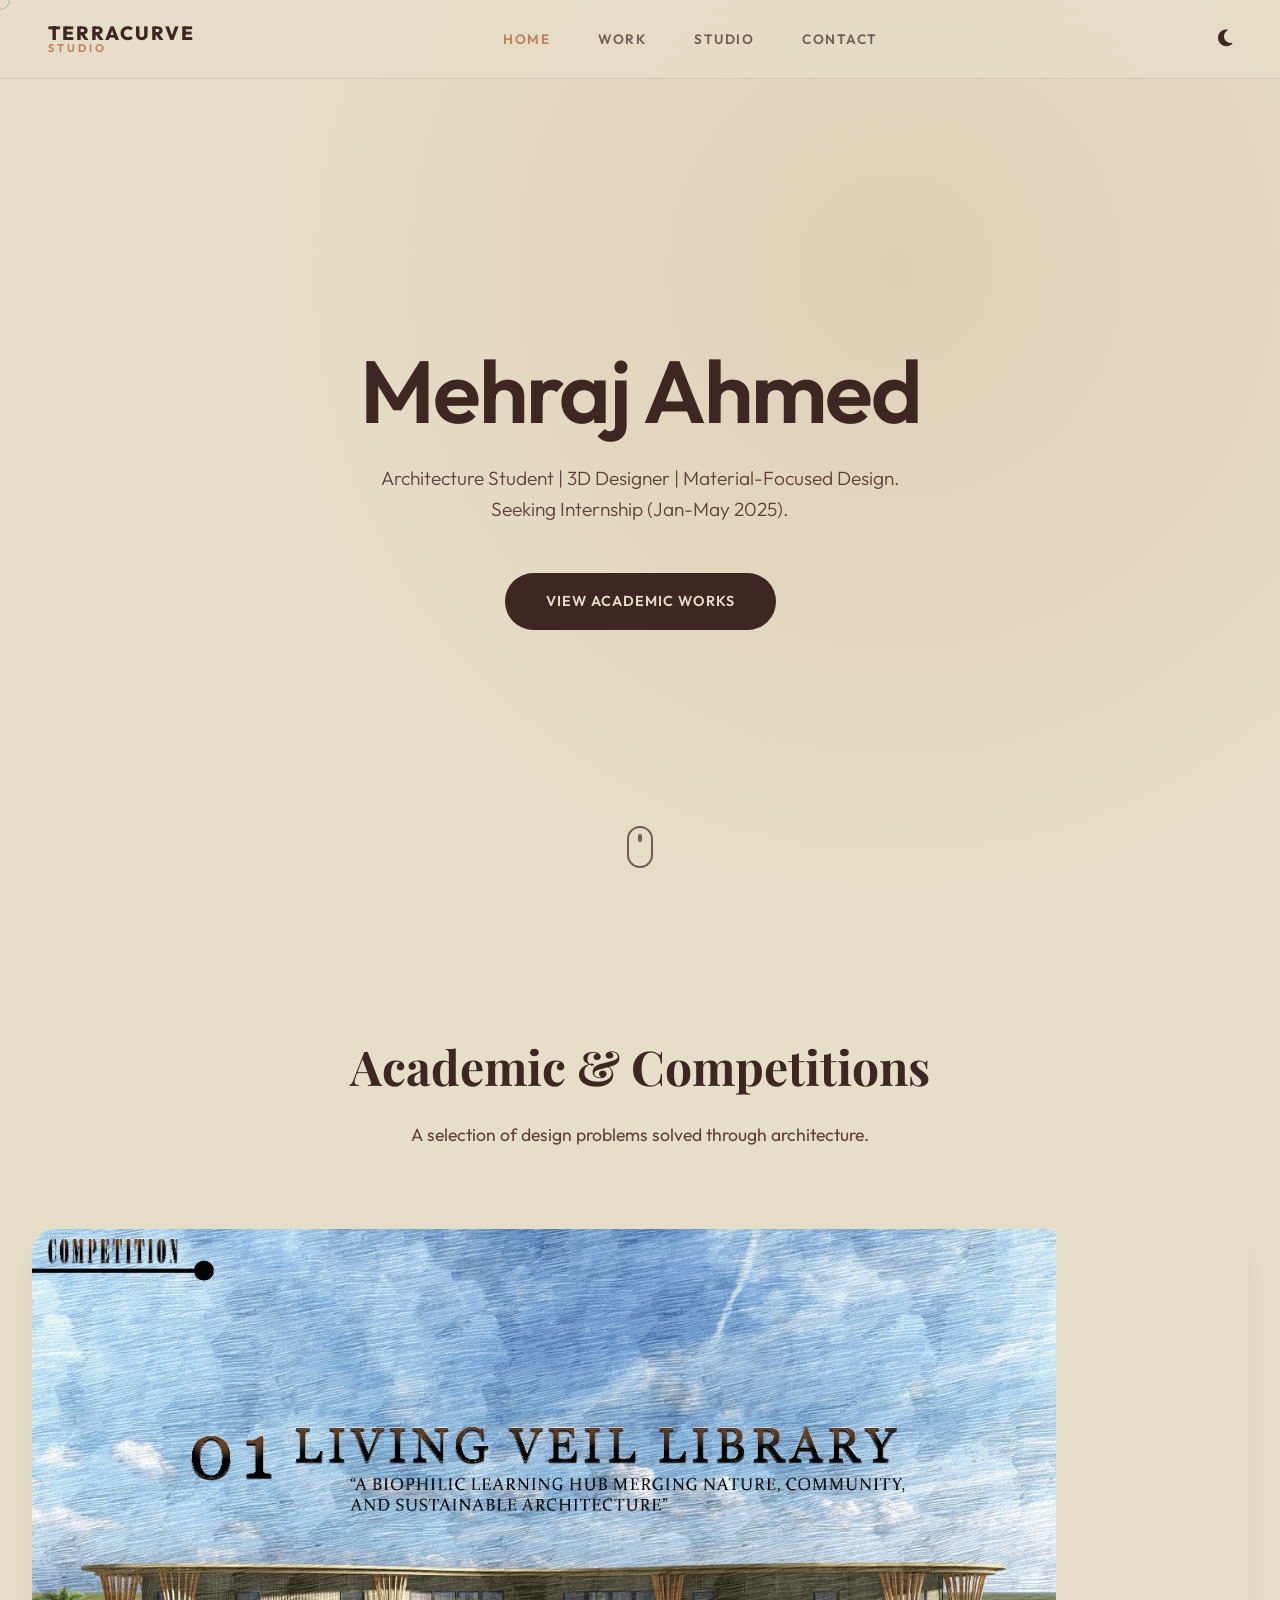
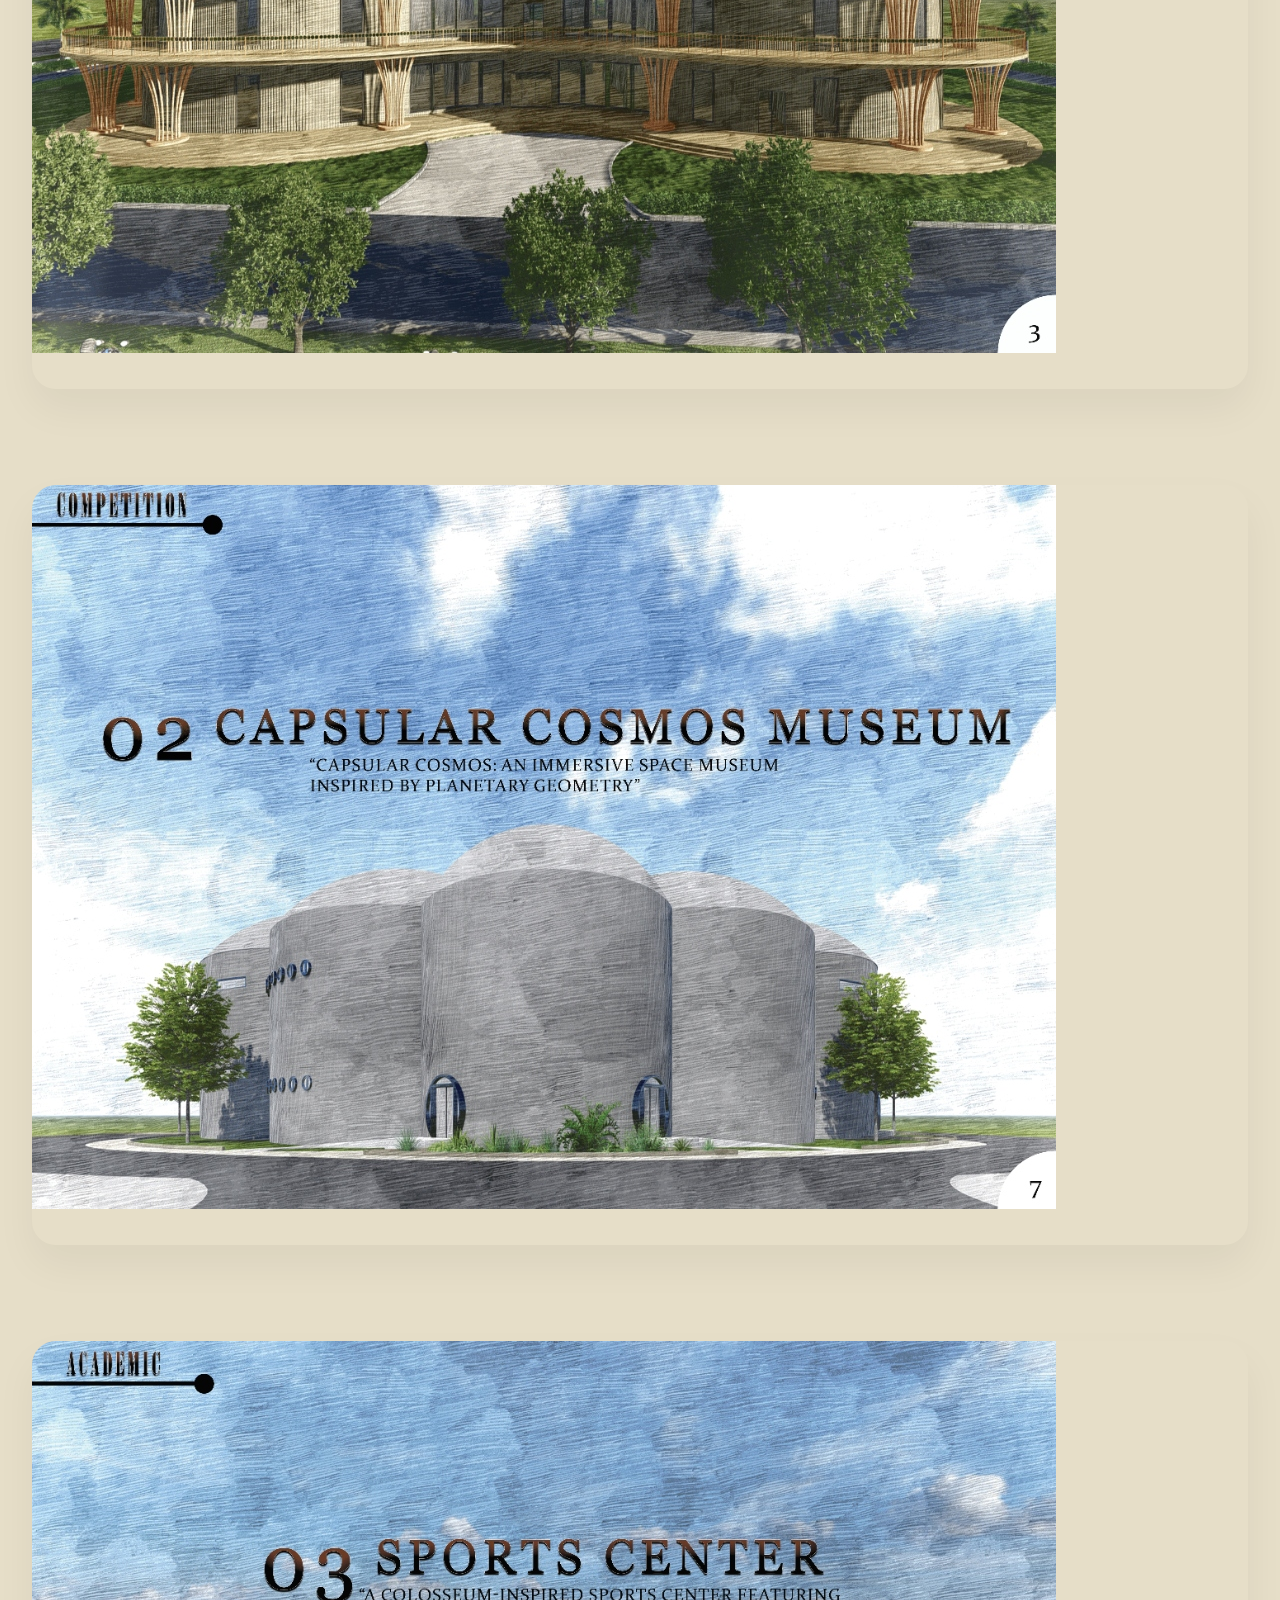
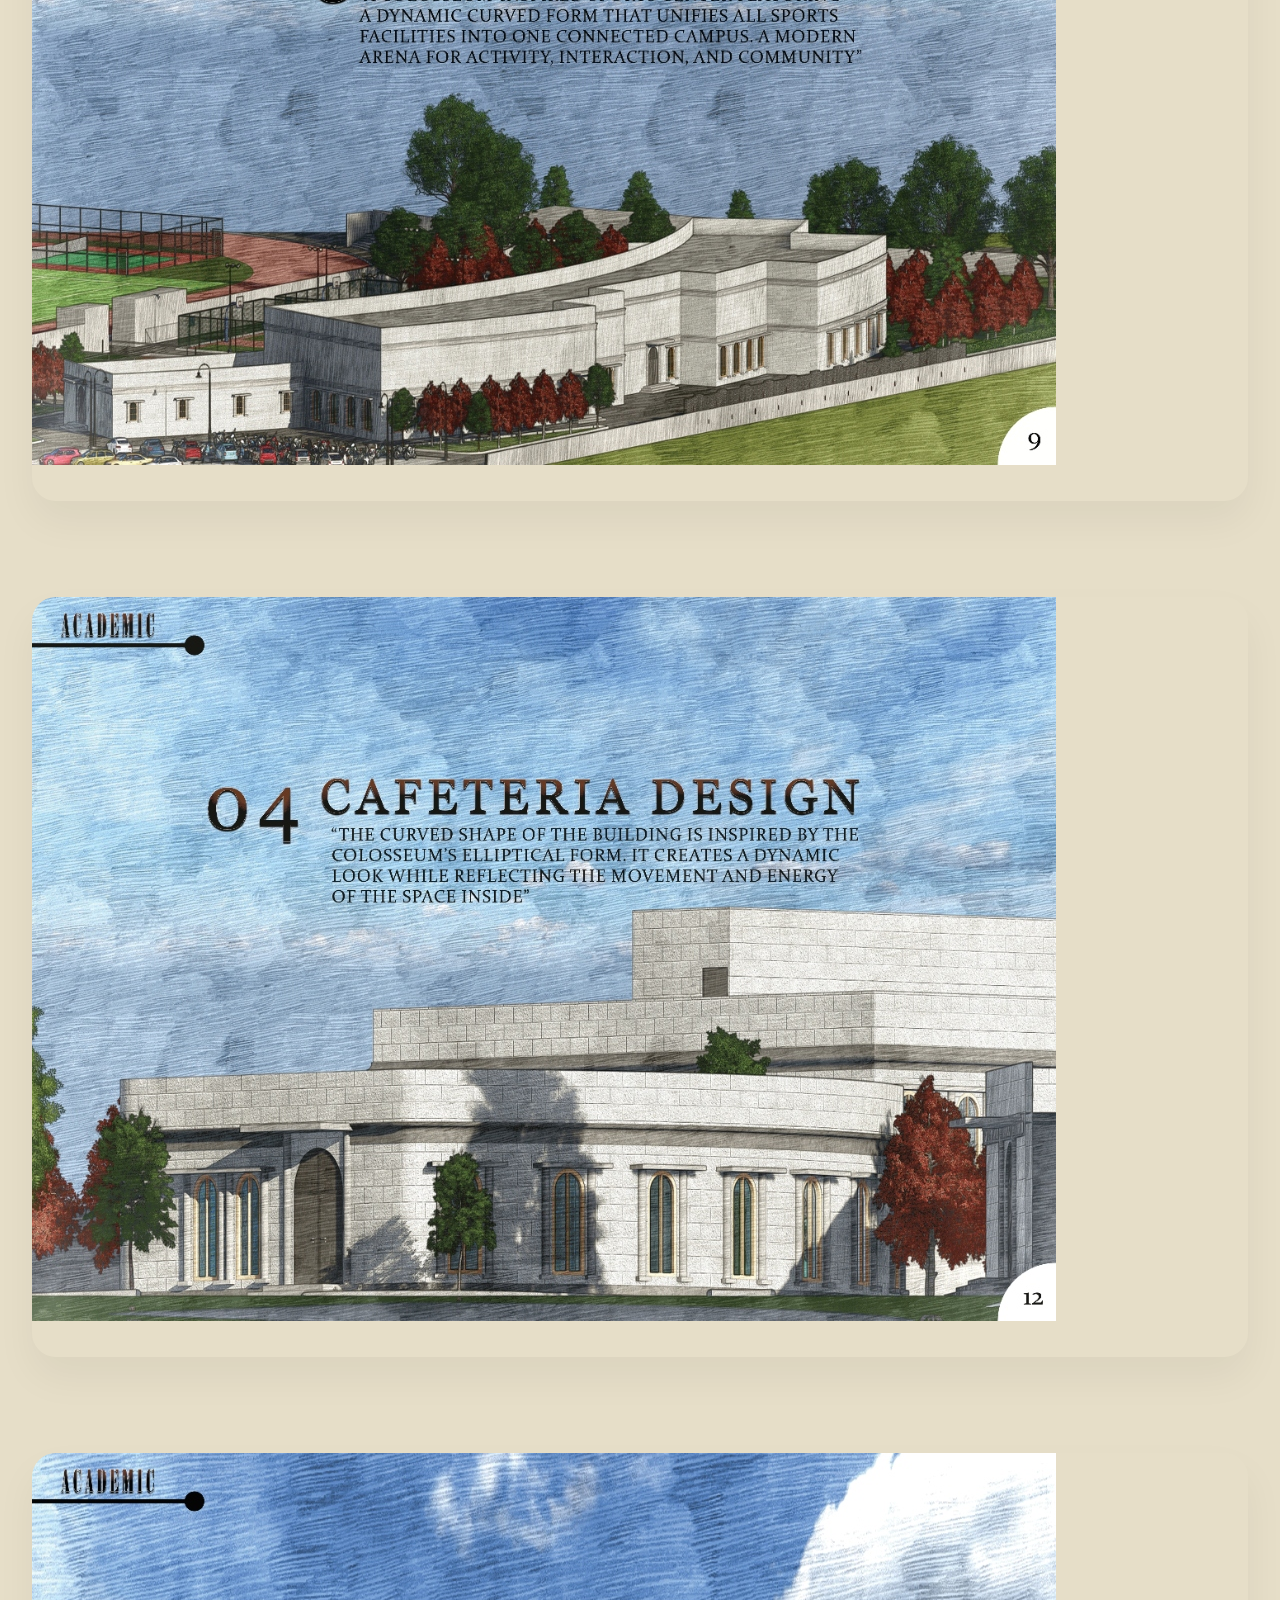
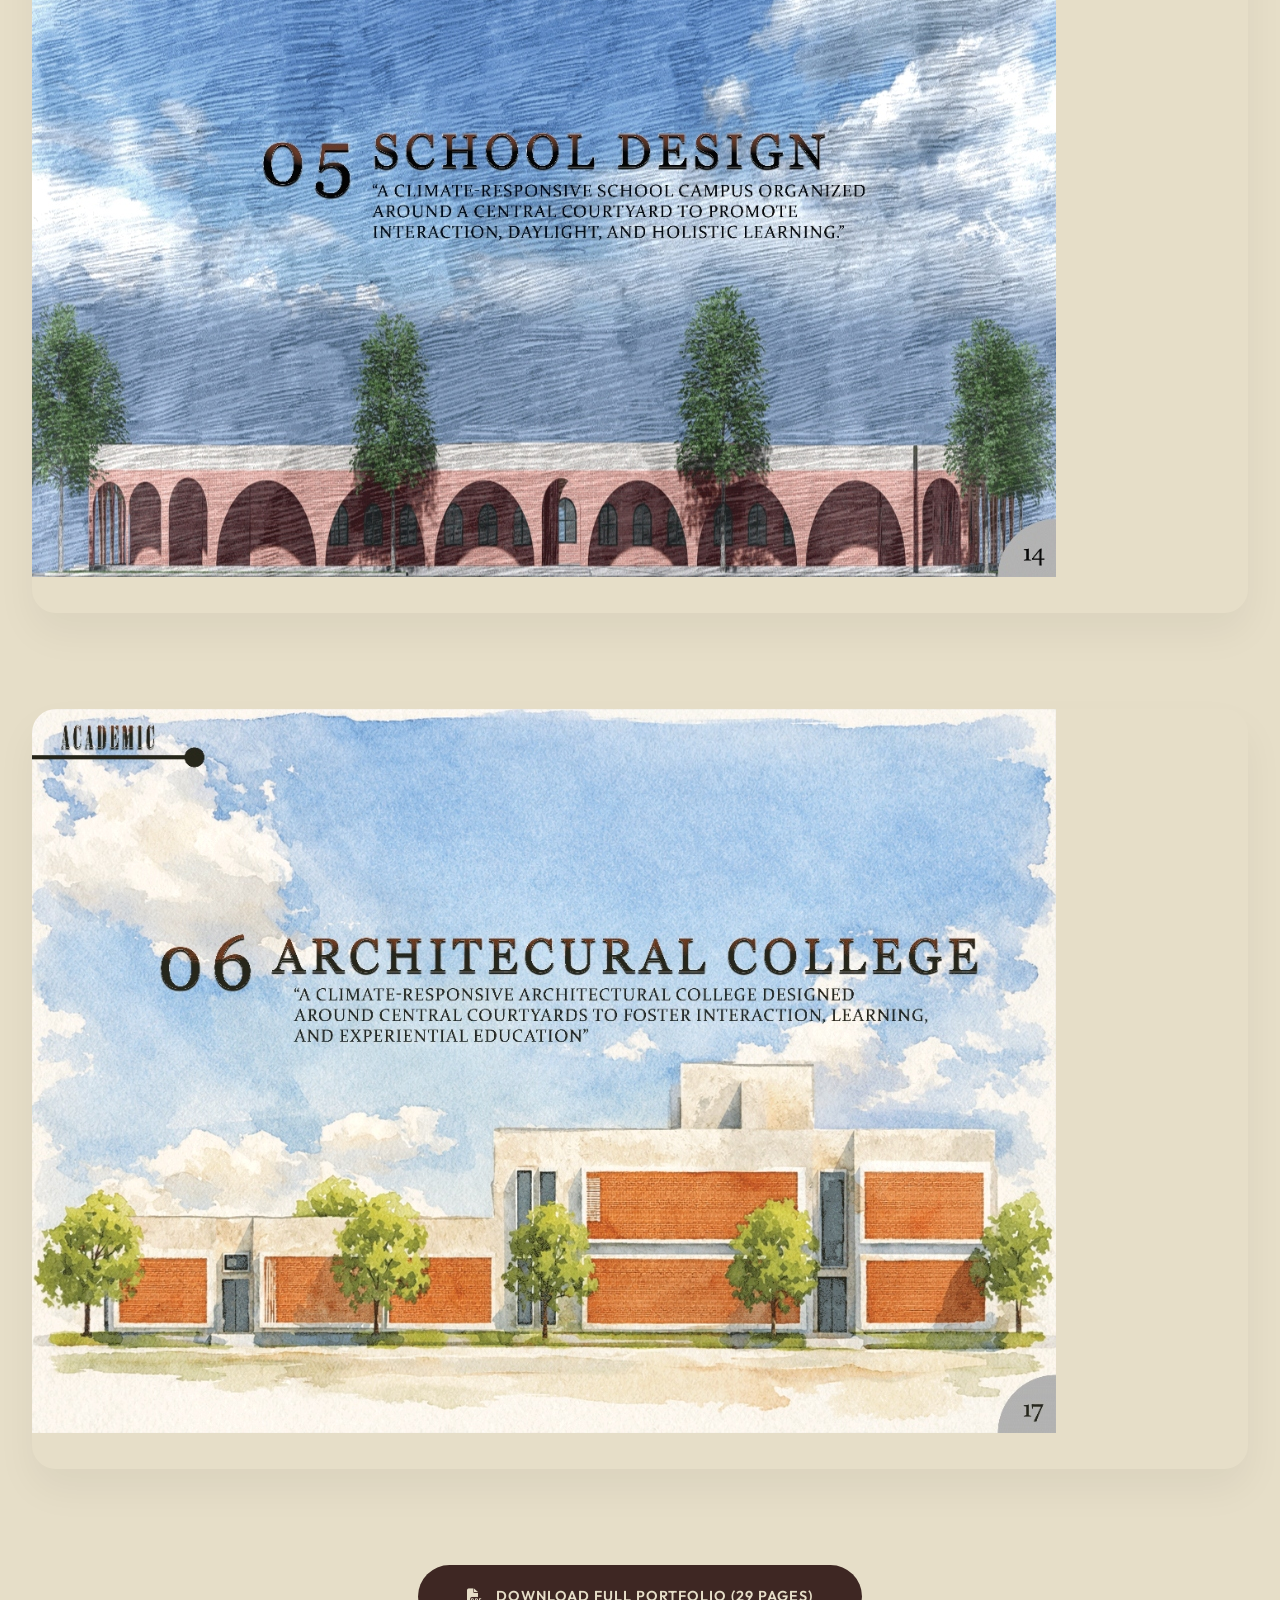
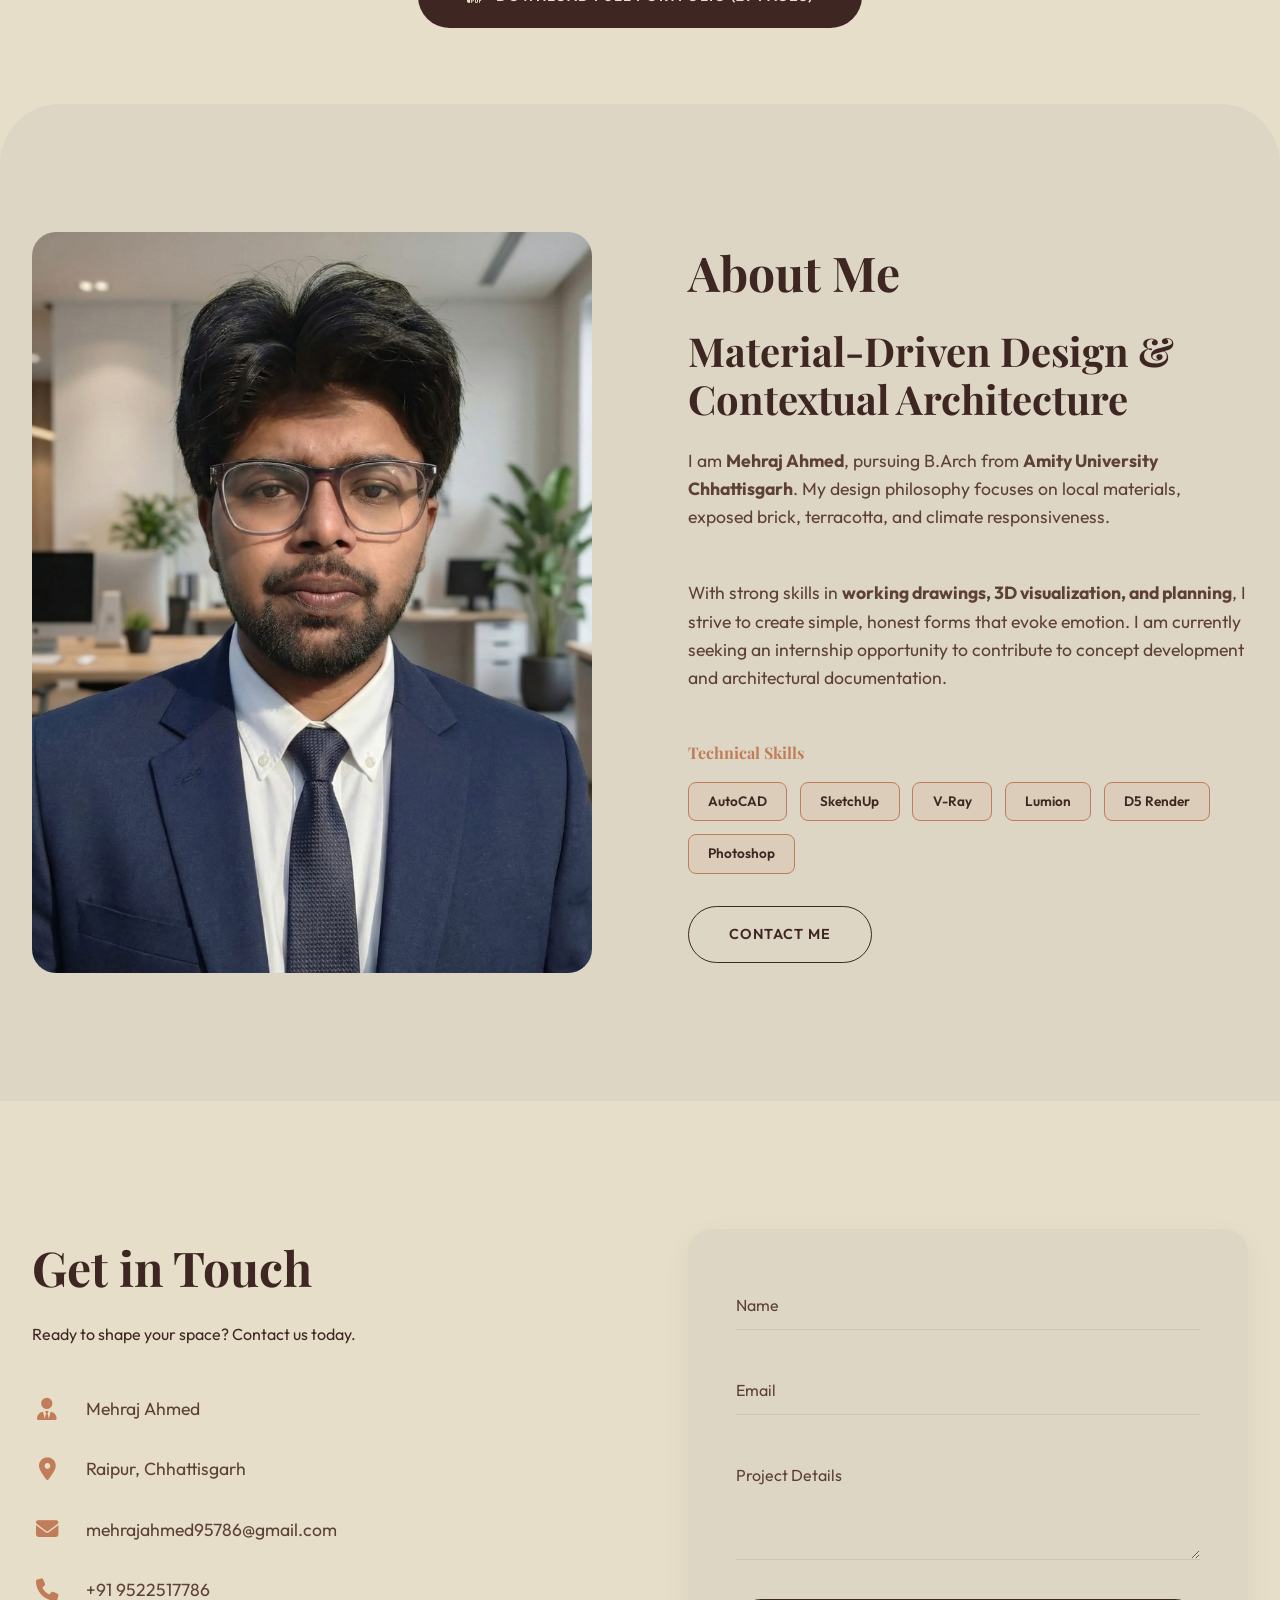
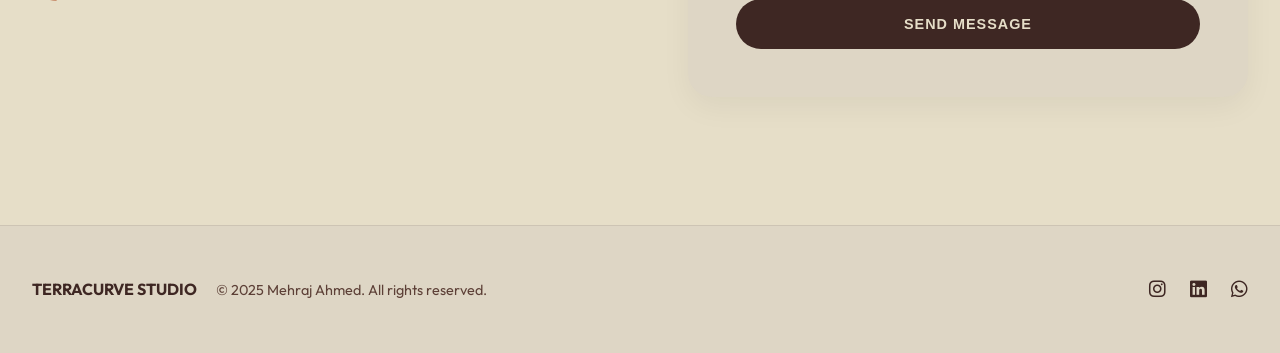
==== academic.html @ 878c51d3 "Add files via upload" ====
<!DOCTYPE html>
<html lang="en">

<head>
    <meta charset="UTF-8">
    <meta name="viewport" content="width=device-width, initial-scale=1.0">
    <meta name="description"
        content="Terracurve Studio - Shaping Spaces with Earth & Craft. Architecture Portfolio of Mehraj Ahmed.">
    <title>Mehraj Ahmed | Architecture Student Portfolio</title>

    <!-- Google Fonts -->
    <link rel="preconnect" href="https://fonts.googleapis.com">
    <link rel="preconnect" href="https://fonts.gstatic.com" crossorigin>
    <link
        href="https://fonts.googleapis.com/css2?family=Outfit:wght@300;400;600&family=Playfair+Display:ital,wght@0,400;0,700;1,400&display=swap"
        rel="stylesheet">

    <link rel="stylesheet" href="style.css">
    <!-- FontAwesome for Icons -->
    <link rel="stylesheet" href="https://cdnjs.cloudflare.com/ajax/libs/font-awesome/6.4.0/css/all.min.css">
</head>

<body>
    <div id="cursor-follower"></div>

    <header class="header">
        <div class="logo">
            <span class="logo-text">TERRACURVE</span>
            <span class="logo-suffix">STUDIO</span>
        </div>
        <nav class="nav">
            <ul class="nav-list">
                <li><a href="#home" class="nav-link active">Home</a></li>
                <li><a href="#portfolio" class="nav-link">Work</a></li>
                <li><a href="#about" class="nav-link">Studio</a></li>
                <li><a href="#contact" class="nav-link">Contact</a></li>
            </ul>
        </nav>
        <button class="theme-toggle" id="theme-toggle" aria-label="Toggle Dark Mode">
            <i class="fas fa-moon"></i>
        </button>
        <div class="hamburger">
            <div class="line"></div>
            <div class="line"></div>
        </div>
    </header>

    <main>
        <section id="home" class="hero">
            <div class="hero-overlay"></div>
            <div class="hero-content">
                <h1 class="hero-title fade-in-up">Mehraj Ahmed</h1>
                <p class="hero-subtitle fade-in-up delay-200">Architecture Student | 3D Designer | Material-Focused
                    Design.<br>Seeking Internship (Jan-May 2025).</p>
                <a href="#portfolio" class="btn btn-primary fade-in-up delay-400">View Academic Works</a>
            </div>
            <div class="scroll-indicator">
                <div class="mouse">
                    <div class="wheel"></div>
                </div>
            </div>
        </section>

        <section id="portfolio" class="portfolio">
            <div class="container">
                <div class="section-header">
                    <h2 class="section-title">Academic & Competitions</h2>
                    <p class="section-desc">A selection of design problems solved through architecture.</p>
                </div>

                <div class="project-grid">
                    <!-- Project 1: Bamboo Library -->
                    <article class="project-card fade-in-up">
                        <div class="project-image-wrapper">
                            <img src="images/living-veil-library.jpg" alt="Living Veil Library" class="project-image">
                            <div class="project-overlay">
                                <span class="project-category">Competition Project</span>
                                <h3 class="project-title">Living Veil Library</h3>
                                <p style="color: #ddd; font-size: 0.9rem; margin-top: 0.5rem;">Organic form with bamboo
                                    curved structural system.</p>
                                <button class="btn-icon"><i class="fas fa-arrow-right"></i></button>
                            </div>
                        </div>
                    </article>

                    <!-- Project 2: Museum Design -->
                    <article class="project-card fade-in-up delay-200">
                        <div class="project-image-wrapper">
                            <img src="images/museum.jpg" alt="Experiential Museum" class="project-image">
                            <div class="project-overlay">
                                <span class="project-category">Competition Project</span>
                                <h3 class="project-title">Experiential Museum</h3>
                                <p style="color: #ddd; font-size: 0.9rem; margin-top: 0.5rem;">Focus on circulation,
                                    natural light, and passive cooling courtyards.</p>
                                <button class="btn-icon"><i class="fas fa-arrow-right"></i></button>
                            </div>
                        </div>
                    </article>

                    <!-- Project 3: Sports Center -->
                    <article class="project-card fade-in-up">
                        <div class="project-image-wrapper">
                            <img src="images/sports-center.jpg" alt="Sports Center" class="project-image">
                            <div class="project-overlay">
                                <span class="project-category">Academic - Semester 5</span>
                                <h3 class="project-title">Sports Center</h3>
                                <p style="color: #ddd; font-size: 0.9rem; margin-top: 0.5rem;">Multi-function public
                                    zone, structural grid coordination.</p>
                                <button class="btn-icon"><i class="fas fa-arrow-right"></i></button>
                            </div>
                        </div>
                    </article>

                    <!-- Project 4: Cafeteria -->
                    <article class="project-card fade-in-up delay-200">
                        <div class="project-image-wrapper">
                            <img src="images/cafeteria.jpg" alt="Public Cafeteria" class="project-image">
                            <div class="project-overlay">
                                <span class="project-category">Academic - Semester 5</span>
                                <h3 class="project-title">Public Cafeteria</h3>
                                <p style="color: #ddd; font-size: 0.9rem; margin-top: 0.5rem;">Community dining space
                                    focusing on social interaction and ergonomics.</p>
                                <button class="btn-icon"><i class="fas fa-arrow-right"></i></button>
                            </div>
                        </div>
                    </article>

                    <!-- Project 5: School Design -->
                    <article class="project-card fade-in-up">
                        <div class="project-image-wrapper">
                            <img src="images/school-design.jpg" alt="School Design" class="project-image">
                            <div class="project-overlay">
                                <span class="project-category">Academic - Semester 4</span>
                                <h3 class="project-title">School Design</h3>
                                <p style="color: #ddd; font-size: 0.9rem; margin-top: 0.5rem;">Child-centric open
                                    learning environment with exposed brick facade.</p>
                                <button class="btn-icon"><i class="fas fa-arrow-right"></i></button>
                            </div>
                        </div>
                    </article>

                    <!-- Project 6: Architecture College -->
                    <article class="project-card fade-in-up delay-200">
                        <div class="project-image-wrapper">
                            <img src="images/architecture-college.jpg" alt="Architecture College" class="project-image">
                            <div class="project-overlay">
                                <span class="project-category">Academic - Semester 6</span>
                                <h3 class="project-title">Architecture College Campus</h3>
                                <p style="color: #ddd; font-size: 0.9rem; margin-top: 0.5rem;">Full campus planning,
                                    hierarchy of open spaces, and climate response.</p>
                                <button class="btn-icon"><i class="fas fa-arrow-right"></i></button>
                            </div>
                        </div>
                    </article>
                </div>

                <div style="text-align: center; margin-top: 4rem;">
                    <a href="portfolio.pdf" download class="btn btn-primary" style="padding: 1.2rem 3rem;">
                        <i class="fas fa-file-pdf" style="margin-right: 10px;"></i> Download Full Portfolio (29 Pages)
                    </a>
                </div>
            </div>
        </section>

        <section id="about" class="about">
            <div class="container">
                <div class="about-grid">
                    <div class="about-image fade-in-left">
                        <img src="images/profile.jpg" alt="Mehraj Ahmed" class="about-image-photo"
                            style="width: 100%; height: 100%; object-fit: cover; border-radius: var(--border-radius-lg);">
                    </div>
                    <div class="about-content fade-in-right">
                        <h2 class="section-title">About Me</h2>
                        <h3 class="about-tagline">Material-Driven Design & Contextual Architecture</h3>
                        <p>I am <strong>Mehraj Ahmed</strong>, pursuing B.Arch from <strong>Amity University
                                Chhattisgarh</strong>. My design philosophy focuses on local materials, exposed brick,
                            terracotta, and climate responsiveness.</p>
                        <p>With strong skills in <strong>working drawings, 3D visualization, and planning</strong>, I
                            strive to create simple, honest forms that evoke emotion. I am currently seeking an
                            internship opportunity to contribute to concept development and architectural documentation.
                        </p>

                        <div class="skills-list" style="margin-bottom: 2rem;">
                            <h4 style="font-family: var(--font-serif); margin-bottom: 1rem; color: var(--accent);">
                                Technical Skills</h4>
                            <div style="display: flex; flex-wrap: wrap; gap: 0.8rem;">
                                <span class="skill-tag">AutoCAD</span>
                                <span class="skill-tag">SketchUp</span>
                                <span class="skill-tag">V-Ray</span>
                                <span class="skill-tag">Lumion</span>
                                <span class="skill-tag">D5 Render</span>
                                <span class="skill-tag">Photoshop</span>
                            </div>
                        </div>

                        <a href="#contact" class="btn btn-outline">Contact Me</a>
                    </div>
                </div>
            </div>
        </section>

        <section id="contact" class="contact">
            <div class="container contact-container">
                <div class="contact-info fade-in-up">
                    <h2 class="section-title">Get in Touch</h2>
                    <p>Ready to shape your space? Contact us today.</p>

                    <div class="contact-details">
                        <div class="contact-item">
                            <i class="fas fa-user-tie"></i>
                            <span>Mehraj Ahmed</span>
                        </div>
                        <div class="contact-item">
                            <i class="fas fa-map-marker-alt"></i>
                            <span>Raipur, Chhattisgarh</span>
                        </div>
                        <div class="contact-item">
                            <i class="fas fa-envelope"></i>
                            <span>mehrajahmed95786@gmail.com</span>
                        </div>
                        <div class="contact-item">
                            <i class="fas fa-phone"></i>
                            <span>+91 9522517786</span>
                        </div>
                    </div>
                </div>

                <form class="contact-form fade-in-up delay-200" id="contactForm">
                    <div class="form-group">
                        <input type="text" id="name" required placeholder=" ">
                        <label for="name">Name</label>
                    </div>
                    <div class="form-group">
                        <input type="email" id="email" required placeholder=" ">
                        <label for="email">Email</label>
                    </div>
                    <div class="form-group">
                        <textarea id="message" required placeholder=" " rows="4"></textarea>
                        <label for="message">Project Details</label>
                    </div>
                    <button type="submit" class="btn btn-primary w-100">Send Message</button>
                </form>
            </div>
        </section>
    </main>

    <footer class="footer">
        <div class="container footer-content">
            <div class="footer-left">
                <span class="logo-small">TERRACURVE STUDIO</span>
                <span class="copyright">© 2025 Mehraj Ahmed. All rights reserved.</span>
            </div>
            <div class="social-links">
                <a href="https://www.instagram.com/mehrajahmed._.786?igsh=aXp2eWwzYXBua28y" target="_blank"><i
                        class="fab fa-instagram"></i></a>
                <a href="#"><i class="fab fa-linkedin"></i></a>
                <a href="#"><i class="fab fa-whatsapp"></i></a>
            </div>
        </div>
    </footer>

    <script src="script.js"></script>
</body>

</html>
---- style.css ----
/* =========================================
   1. VARIABLES & RESET
   ========================================= */
:root {
    /* Colors - Terracurve Theme (Earthy/Beige/Terracotta) */
    /* Light Mode (Default - "Info Side" of Card) */
    --bg-color: #E6DEC8;
    /* Warm Beige */
    --bg-secondary: #DED6C5;
    /* Slightly darker shade for contrast */
    --text-primary: #3E2723;
    /* Deep Brown/Coffee */
    --text-secondary: #5D4037;
    /* Muted Brown */

    --accent: #C17C59;
    /* Terracotta */
    --accent-hover: #A56347;
    --border-color: rgba(62, 39, 35, 0.1);

    /* Typography */
    --font-sans: 'Outfit', sans-serif;
    --font-serif: 'Playfair Display', serif;

    /* Spacing */
    --container-padding: 2rem;
    --max-width: 1400px;

    /* Shaping */
    --border-radius-lg: 24px;
    /* More curve */
    --border-radius-sm: 8px;

    /* Transitions */
    --transition-fast: 0.3s cubic-bezier(0.25, 0.46, 0.45, 0.94);
    --transition-slow: 0.6s cubic-bezier(0.16, 1, 0.3, 1);
}

[data-theme="dark"] {
    /* Dark Mode - "Logo Side" Vibe (Rich Terracotta/Browns) */
    --bg-color: #2D241E;
    /* Deep Textured Brown */
    --bg-secondary: #3E2723;
    --text-primary: #E6DEC8;
    /* Beige Text */
    --text-secondary: #C17C59;
    /* Terracotta Text */
    --accent: #C17C59;
    --border-color: rgba(230, 222, 200, 0.1);
}

* {
    margin: 0;
    padding: 0;
    box-sizing: border-box;
}

html {
    scroll-behavior: smooth;
    font-size: 16px;
}

body {
    background-color: var(--bg-color);
    color: var(--text-primary);
    font-family: var(--font-sans);
    line-height: 1.6;
    overflow-x: hidden;
    transition: background-color 0.5s ease, color 0.5s ease;
}

a {
    text-decoration: none;
    color: inherit;
    transition: var(--transition-fast);
}

ul {
    list-style: none;
}

img {
    max-width: 100%;
    display: block;
}

.container {
    max-width: var(--max-width);
    margin: 0 auto;
    padding: 0 var(--container-padding);
}

/* =========================================
   2. UTILITIES & ANIMATIONS
   ========================================= */
.italic-serif {
    font-family: var(--font-serif);
    font-style: italic;
    font-weight: 400;
}

.text-accent {
    color: var(--accent);
}

.btn {
    display: inline-block;
    padding: 1rem 2.5rem;
    font-size: 0.9rem;
    letter-spacing: 1px;
    text-transform: uppercase;
    font-weight: 600;
    border: 1px solid transparent;
    border-radius: 50px;
    /* Rounded pill buttons */
    cursor: pointer;
    transition: var(--transition-fast);
    position: relative;
    overflow: hidden;
    z-index: 1;
}

.btn-primary {
    background-color: var(--text-primary);
    color: var(--bg-color);
}

.btn-primary:hover {
    background-color: var(--accent);
    color: #fff;
    transform: translateY(-3px);
    box-shadow: 0 10px 20px rgba(0, 0, 0, 0.1);
}

.btn-outline {
    border-color: var(--text-primary);
    color: var(--text-primary);
    background: transparent;
}

.btn-outline:hover {
    background: var(--text-primary);
    color: var(--bg-color);
}

/* Animation Classes */
.fade-in-up {
    opacity: 0;
    transform: translateY(30px);
    transition: opacity 1s ease, transform 1s ease;
}

.fade-in-up.visible {
    opacity: 1;
    transform: translateY(0);
}

.delay-200 {
    transition-delay: 0.2s;
}

.delay-400 {
    transition-delay: 0.4s;
}

/* Custom Cursor */
#cursor-follower {
    position: fixed;
    width: 20px;
    height: 20px;
    border: 1px solid var(--text-primary);
    border-radius: 50%;
    pointer-events: none;
    transform: translate(-50%, -50%);
    z-index: 9999;
    transition: transform 0.1s linear, background-color 0.2s;
    mix-blend-mode: difference;
    display: none;
}

@media (min-width: 1024px) {
    #cursor-follower {
        display: block;
    }
}

/* =========================================
   3. HEADER & NAV
   ========================================= */
.header {
    position: fixed;
    top: 0;
    left: 0;
    width: 100%;
    padding: 1.5rem 3rem;
    display: flex;
    justify-content: space-between;
    align-items: center;
    z-index: 100;
    /* Frosted glass effect with warmer tint */
    background: rgba(230, 222, 200, 0.8);
    backdrop-filter: blur(12px);
    border-bottom: 1px solid var(--border-color);
    transition: padding 0.3s ease, background 0.5s ease;
}

[data-theme="dark"] .header {
    background: rgba(45, 36, 30, 0.8);
}

.header.scrolled {
    padding: 1rem 3rem;
}

.logo {
    display: flex;
    flex-direction: column;
    justify-content: center;
    line-height: 1;
}

.logo-text {
    font-family: var(--font-sans);
    font-size: 1.2rem;
    font-weight: 800;
    letter-spacing: 2px;
    color: var(--text-primary);
    text-transform: uppercase;
}

.logo-suffix {
    font-size: 0.7rem;
    letter-spacing: 3px;
    color: var(--accent);
    text-transform: uppercase;
    font-weight: 600;
}

.nav-list {
    display: flex;
    gap: 3rem;
}

.nav-link {
    font-size: 0.85rem;
    text-transform: uppercase;
    letter-spacing: 1.5px;
    position: relative;
    opacity: 0.7;
    font-weight: 600;
}

.nav-link:hover,
.nav-link.active {
    opacity: 1;
    color: var(--accent);
}

.nav-link::after {
    content: '';
    position: absolute;
    bottom: -5px;
    left: 0;
    width: 0%;
    height: 2px;
    background: var(--accent);
    transition: width 0.3s ease;
}

.nav-link:hover::after {
    width: 100%;
}

.theme-toggle {
    background: none;
    border: none;
    color: var(--text-primary);
    font-size: 1.2rem;
    cursor: pointer;
    margin-left: 2rem;
    transition: transform 0.3s;
}

.theme-toggle:hover {
    transform: rotate(15deg) scale(1.1);
    color: var(--accent);
}

.hamburger {
    display: none;
    cursor: pointer;
}

/* =========================================
   4. HERO SECTION
   ========================================= */
.hero {
    height: 100vh;
    display: flex;
    align-items: center;
    justify-content: center;
    position: relative;
    overflow: hidden;
    padding-top: 80px;
}

.hero-overlay {
    position: absolute;
    top: 0;
    left: 0;
    width: 100%;
    height: 100%;
    background: radial-gradient(circle at 70% 30%, rgba(193, 124, 89, 0.15), transparent 60%);
    z-index: -1;
}

.hero-content {
    text-align: center;
    max-width: 900px;
    padding: 0 1rem;
}

.hero-title {
    font-family: var(--font-sans);
    font-size: clamp(3rem, 8vw, 5.5rem);
    line-height: 1.1;
    margin-bottom: 1.5rem;
    font-weight: 600;
    letter-spacing: -2px;
}

.hero-subtitle {
    font-size: 1.2rem;
    color: var(--text-secondary);
    max-width: 650px;
    margin: 0 auto 3rem;
    font-weight: 300;
}

.scroll-indicator {
    position: absolute;
    bottom: 2rem;
    left: 50%;
    transform: translateX(-50%);
    opacity: 0.7;
}

.mouse {
    width: 26px;
    height: 42px;
    border: 2px solid var(--text-primary);
    border-radius: 20px;
    position: relative;
}

.wheel {
    width: 4px;
    height: 8px;
    background: var(--text-primary);
    position: absolute;
    top: 6px;
    left: 50%;
    transform: translateX(-50%);
    border-radius: 2px;
    animation: scroll 1.5s infinite;
}

@keyframes scroll {
    0% {
        transform: translate(-50%, 0);
        opacity: 1;
    }

    100% {
        transform: translate(-50%, 15px);
        opacity: 0;
    }
}

/* =========================================
   5. PORTFOLIO SECTION
   ========================================= */
.portfolio {
    padding: 8rem 0;
    background: var(--bg-color);
}

.section-header {
    margin-bottom: 5rem;
    text-align: center;
}

.section-title {
    font-family: var(--font-serif);
    font-size: 3rem;
    margin-bottom: 1rem;
    position: relative;
    display: inline-block;
    color: var(--text-primary);
}

.section-desc {
    color: var(--text-secondary);
    font-size: 1.1rem;
}

.project-grid {
    display: grid;
    grid-template-columns: repeat(auto-fill, minmax(600px, 1fr));
    gap: 4rem;
}

.project-card {
    cursor: pointer;
}

.project-image-wrapper {
    position: relative;
    overflow: hidden;
    aspect-ratio: 16/10;
    margin-bottom: 2rem;
    border-radius: var(--border-radius-lg);
    /* Rounded corners matching Curve theme */
    box-shadow: 0 20px 40px rgba(0, 0, 0, 0.05);
}

.project-image-placeholder {
    width: 100%;
    height: 100%;
    transition: transform 0.7s cubic-bezier(0.165, 0.84, 0.44, 1);
}

.project-card:hover .project-image-placeholder {
    transform: scale(1.05);
}

.project-overlay {
    position: absolute;
    bottom: 0;
    left: 0;
    width: 100%;
    height: 100%;
    padding: 2.5rem;
    background: linear-gradient(to top, rgba(62, 39, 35, 0.9), transparent 60%);
    display: flex;
    flex-direction: column;
    justify-content: flex-end;
    opacity: 0;
    transition: opacity 0.4s ease;
}

.project-card:hover .project-overlay {
    opacity: 1;
}

.project-category {
    font-size: 0.8rem;
    text-transform: uppercase;
    letter-spacing: 2px;
    color: #E6DEC8;
    /* Beige on overlay */
    margin-bottom: 0.5rem;
    transform: translateY(20px);
    transition: transform 0.4s 0.1s;
}

.project-title {
    font-size: 2.2rem;
    font-family: var(--font-serif);
    color: #fff;
    transform: translateY(20px);
    transition: transform 0.4s 0.2s;
}

.project-card:hover .project-category,
.project-card:hover .project-title {
    transform: translateY(0);
}

.btn-icon {
    position: absolute;
    top: 2rem;
    right: 2rem;
    width: 50px;
    height: 50px;
    border-radius: 50%;
    background: rgba(255, 255, 255, 0.2);
    backdrop-filter: blur(5px);
    color: #fff;
    border: none;
    display: flex;
    align-items: center;
    justify-content: center;
    transform: rotate(-45deg);
    transition: background 0.3s;
}

.btn-icon:hover {
    background: var(--accent);
}

/* =========================================
   6. ABOUT SECTION
   ========================================= */
.about {
    padding: 8rem 0;
    background: var(--bg-secondary);
    border-radius: 60px 60px 0 0;
    /* Large top curve */
    margin-top: -60px;
    /* Overlap effect */
    position: relative;
    z-index: 10;
}

.about-grid {
    display: grid;
    grid-template-columns: 1fr 1fr;
    gap: 6rem;
    align-items: center;
}

.image-placeholder-vertical {
    width: 100%;
    height: 600px;
    background: var(--text-primary);
    position: relative;
    border-radius: var(--border-radius-lg);
    box-shadow: 20px 20px 0px var(--accent);
    /* Offset shadow style */
}

.about-tagline {
    font-family: var(--font-serif);
    font-size: 2.5rem;
    line-height: 1.2;
    margin-bottom: 1.5rem;
    color: var(--text-primary);
}

.about-content p {
    color: var(--text-secondary);
    margin-bottom: 3rem;
    font-size: 1.1rem;
}

.stats-grid {
    display: flex;
    gap: 4rem;
    margin-bottom: 3rem;
}

.stat-item {
    display: flex;
    flex-direction: column;
}

.stat-number {
    font-size: 3.5rem;
    font-weight: 700;
    font-family: var(--font-serif);
    color: var(--accent);
    line-height: 1;
}

.stat-label {
    font-size: 0.9rem;
    text-transform: uppercase;
    letter-spacing: 1px;
    margin-top: 0.5rem;
}

/* =========================================
   7. CONTACT SECTION
   ========================================= */
.contact {
    padding: 8rem 0;
    background: var(--bg-color);
}

.contact-container {
    display: grid;
    grid-template-columns: 1fr 1fr;
    gap: 6rem;
}

.contact-details {
    margin-top: 3rem;
    display: flex;
    flex-direction: column;
    gap: 2rem;
}

.contact-item {
    display: flex;
    align-items: center;
    gap: 1.5rem;
    font-size: 1.1rem;
    color: var(--text-secondary);
}

.contact-item i {
    color: var(--accent);
    font-size: 1.4rem;
    width: 30px;
    text-align: center;
}

.contact-form {
    background: var(--bg-secondary);
    padding: 3rem;
    border-radius: var(--border-radius-lg);
    box-shadow: 0 10px 30px rgba(0, 0, 0, 0.05);
}

.form-group {
    position: relative;
    margin-bottom: 2rem;
}

.form-group input,
.form-group textarea {
    width: 100%;
    background: transparent;
    border: none;
    border-bottom: 1px solid var(--border-color);
    padding: 1rem 0;
    color: var(--text-primary);
    font-family: var(--font-sans);
    font-size: 1rem;
    outline: none;
    transition: border-color 0.3s;
}

.form-group input:focus,
.form-group textarea:focus {
    border-bottom-color: var(--accent);
}

.form-group label {
    position: absolute;
    top: 1rem;
    left: 0;
    color: var(--text-secondary);
    transition: 0.3s ease all;
    pointer-events: none;
}

.form-group input:focus~label,
.form-group input:not(:placeholder-shown)~label,
.form-group textarea:focus~label,
.form-group textarea:not(:placeholder-shown)~label {
    top: -10px;
    font-size: 0.8rem;
    color: var(--accent);
}

.w-100 {
    width: 100%;
}

/* =========================================
   8. FOOTER
   ========================================= */
.footer {
    padding: 3rem 0;
    border-top: 1px solid var(--border-color);
    background: var(--bg-secondary);
}

.footer-content {
    display: flex;
    justify-content: space-between;
    align-items: center;
}

.logo-small {
    font-weight: 700;
    margin-right: 1rem;
    color: var(--text-primary);
}

.copyright {
    color: var(--text-secondary);
    font-size: 0.9rem;
}

.social-links {
    display: flex;
    gap: 1.5rem;
}

.social-links a {
    font-size: 1.2rem;
    color: var(--text-primary);
    transition: color 0.3s;
}

.social-links a:hover {
    color: var(--accent);
}

/* =========================================
   9. RESPONSIVE
   ========================================= */
@media (max-width: 900px) {
    .project-grid {
        grid-template-columns: 1fr;
    }

    .about-grid,
    .contact-container {
        grid-template-columns: 1fr;
        gap: 4rem;
    }

    .nav {
        display: none;
    }

    .hamburger {
        display: block;
        color: var(--text-primary);
        font-size: 1.5rem;
    }

    .hero-title {
        font-size: 3.5rem;
    }

    .about {
        border-radius: 40px 40px 0 0;
    }
}
/* Skill Tags */
.skill-tag { display: inline-block; padding: 0.5rem 1.2rem; background: rgba(193, 124, 89, 0.1); border: 1px solid var(--accent); border-radius: var(--border-radius-sm); font-size: 0.85rem; font-weight: 600; color: var(--text-primary); transition: all 0.3s ease; } .skill-tag:hover { background: var(--accent); color: #fff; transform: translateY(-2px); }
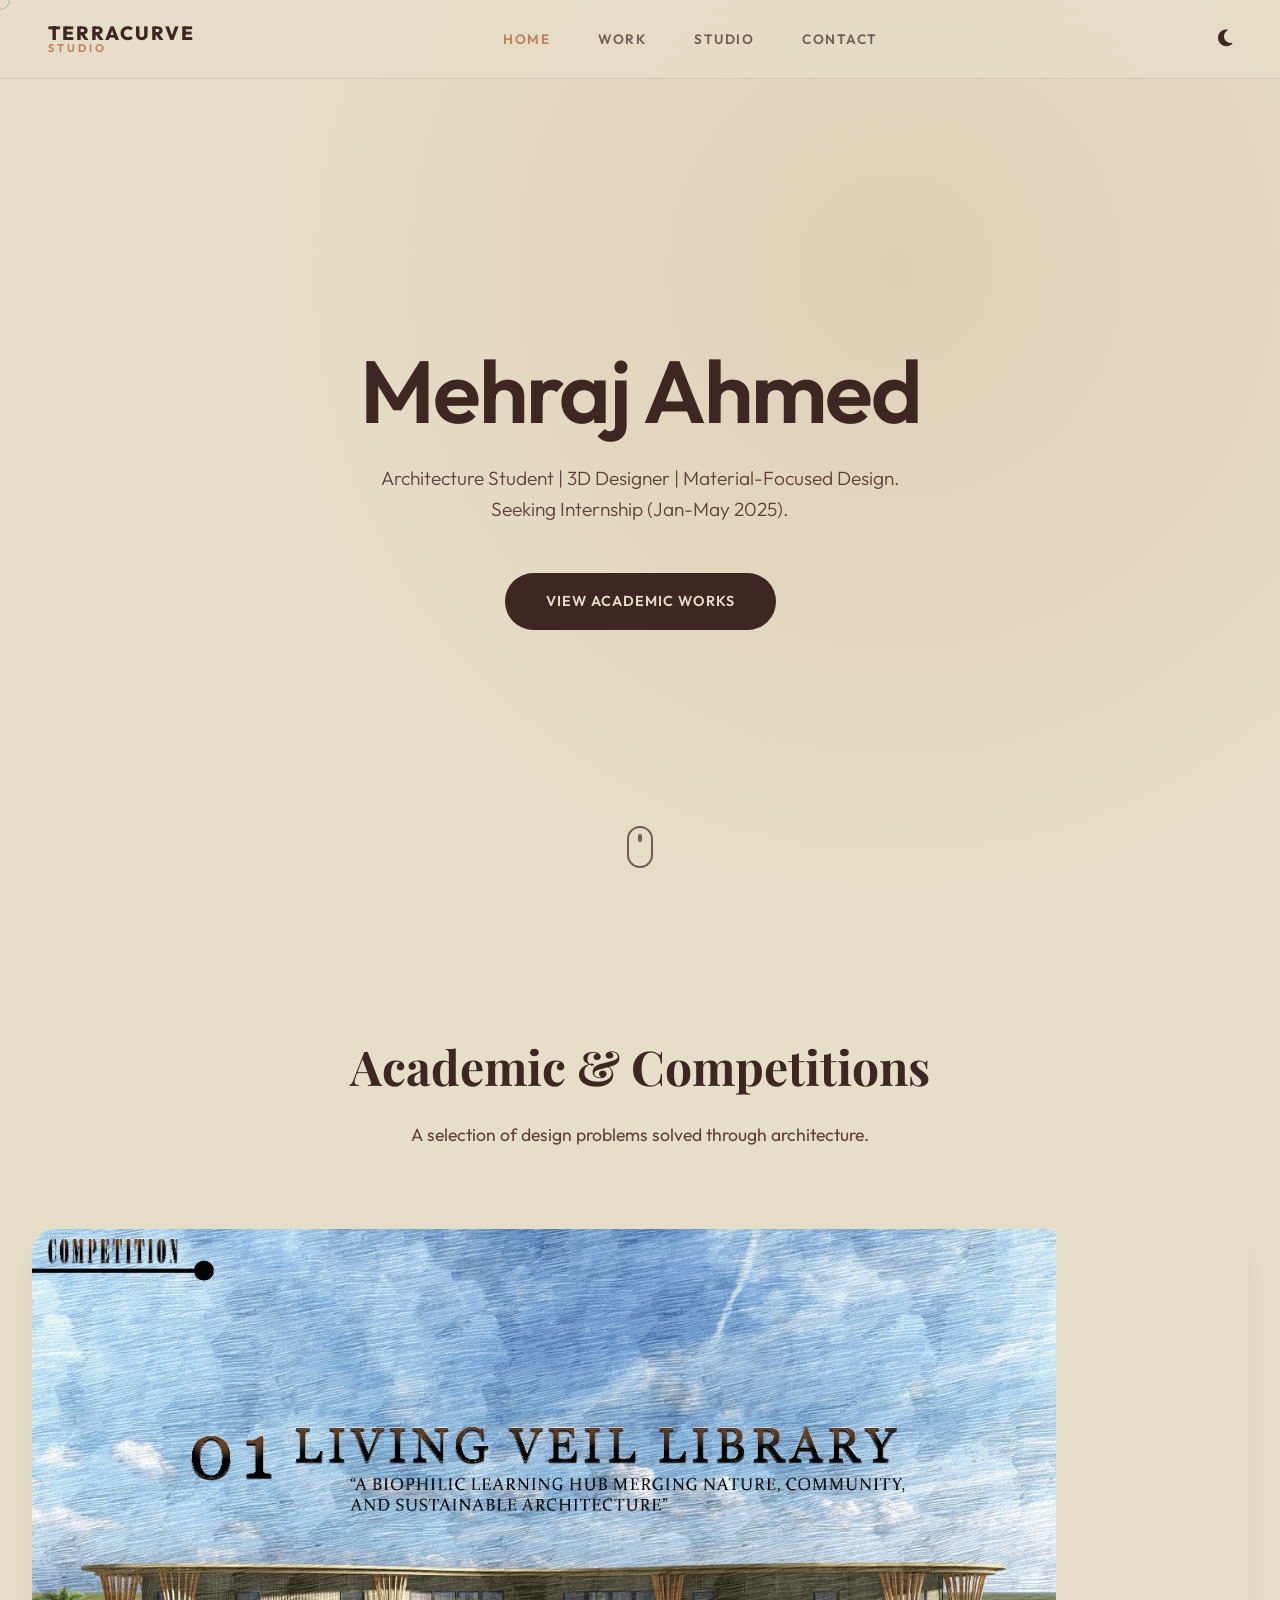
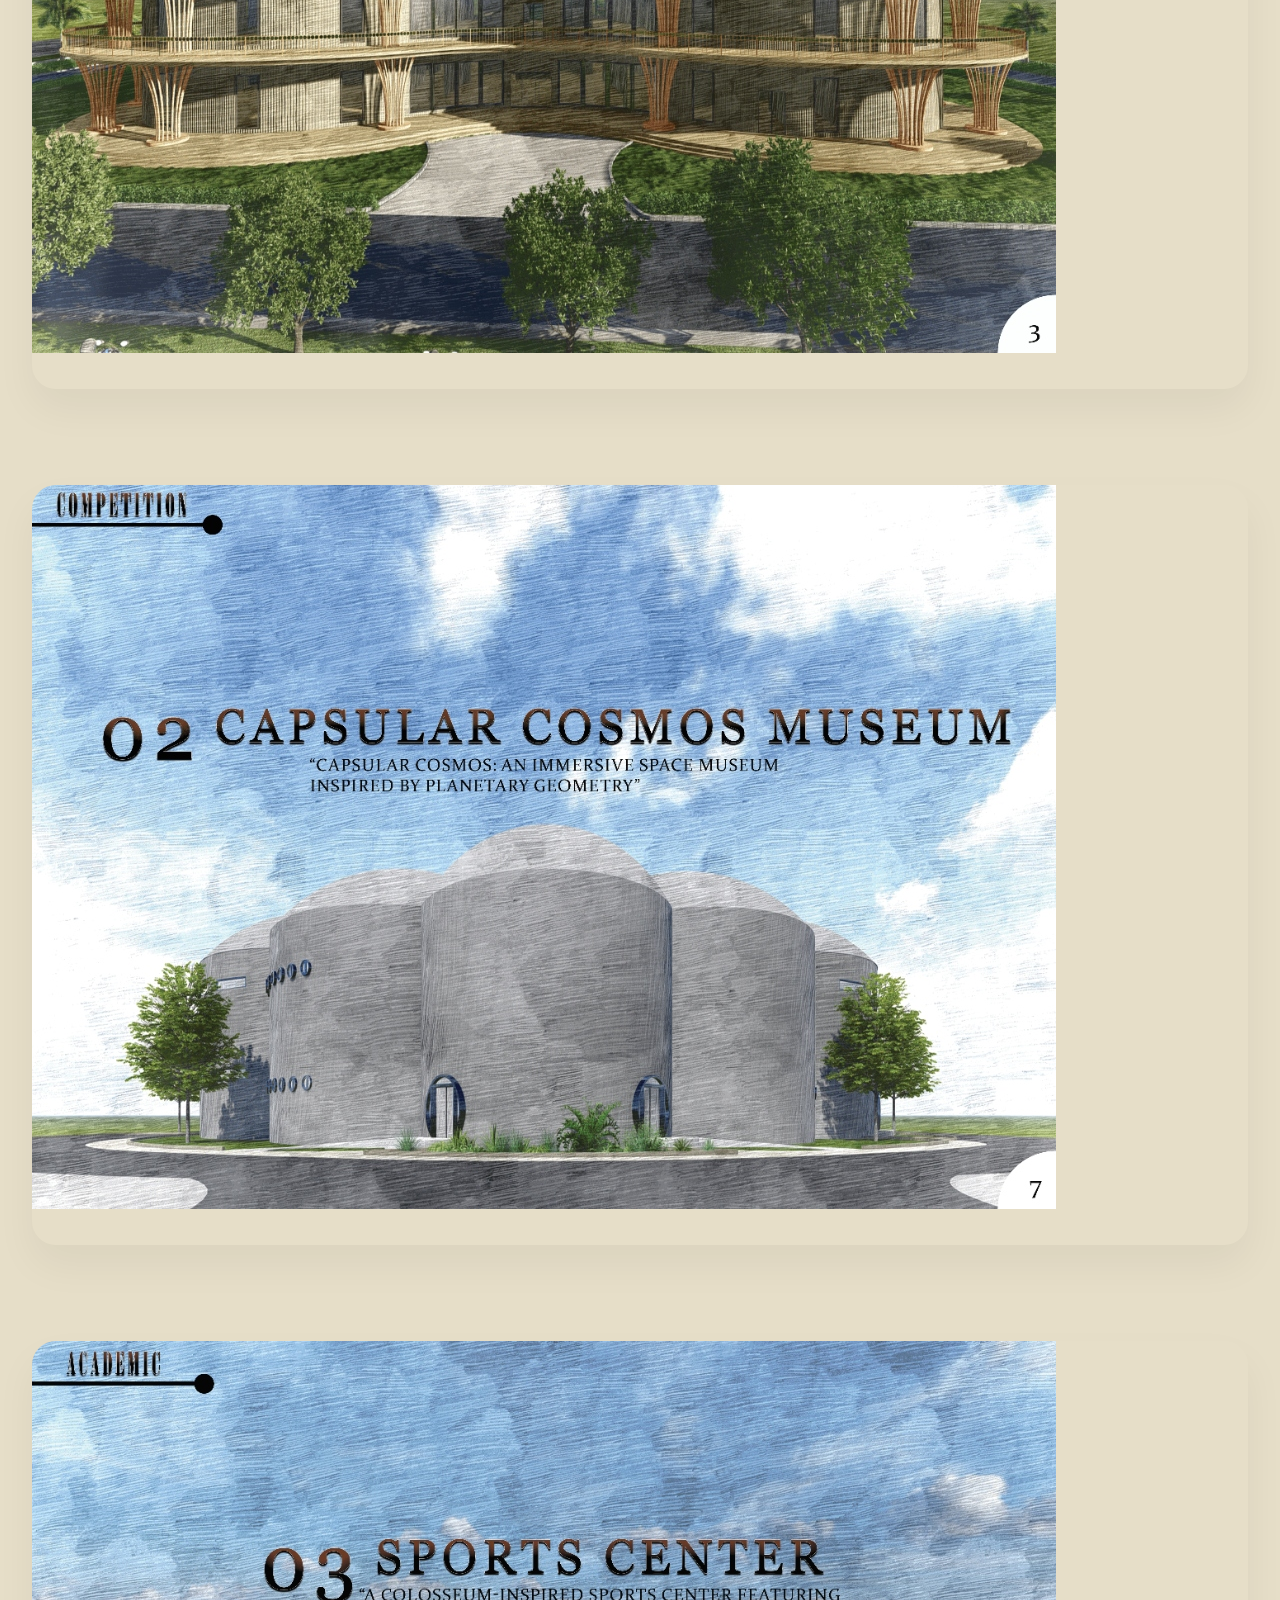
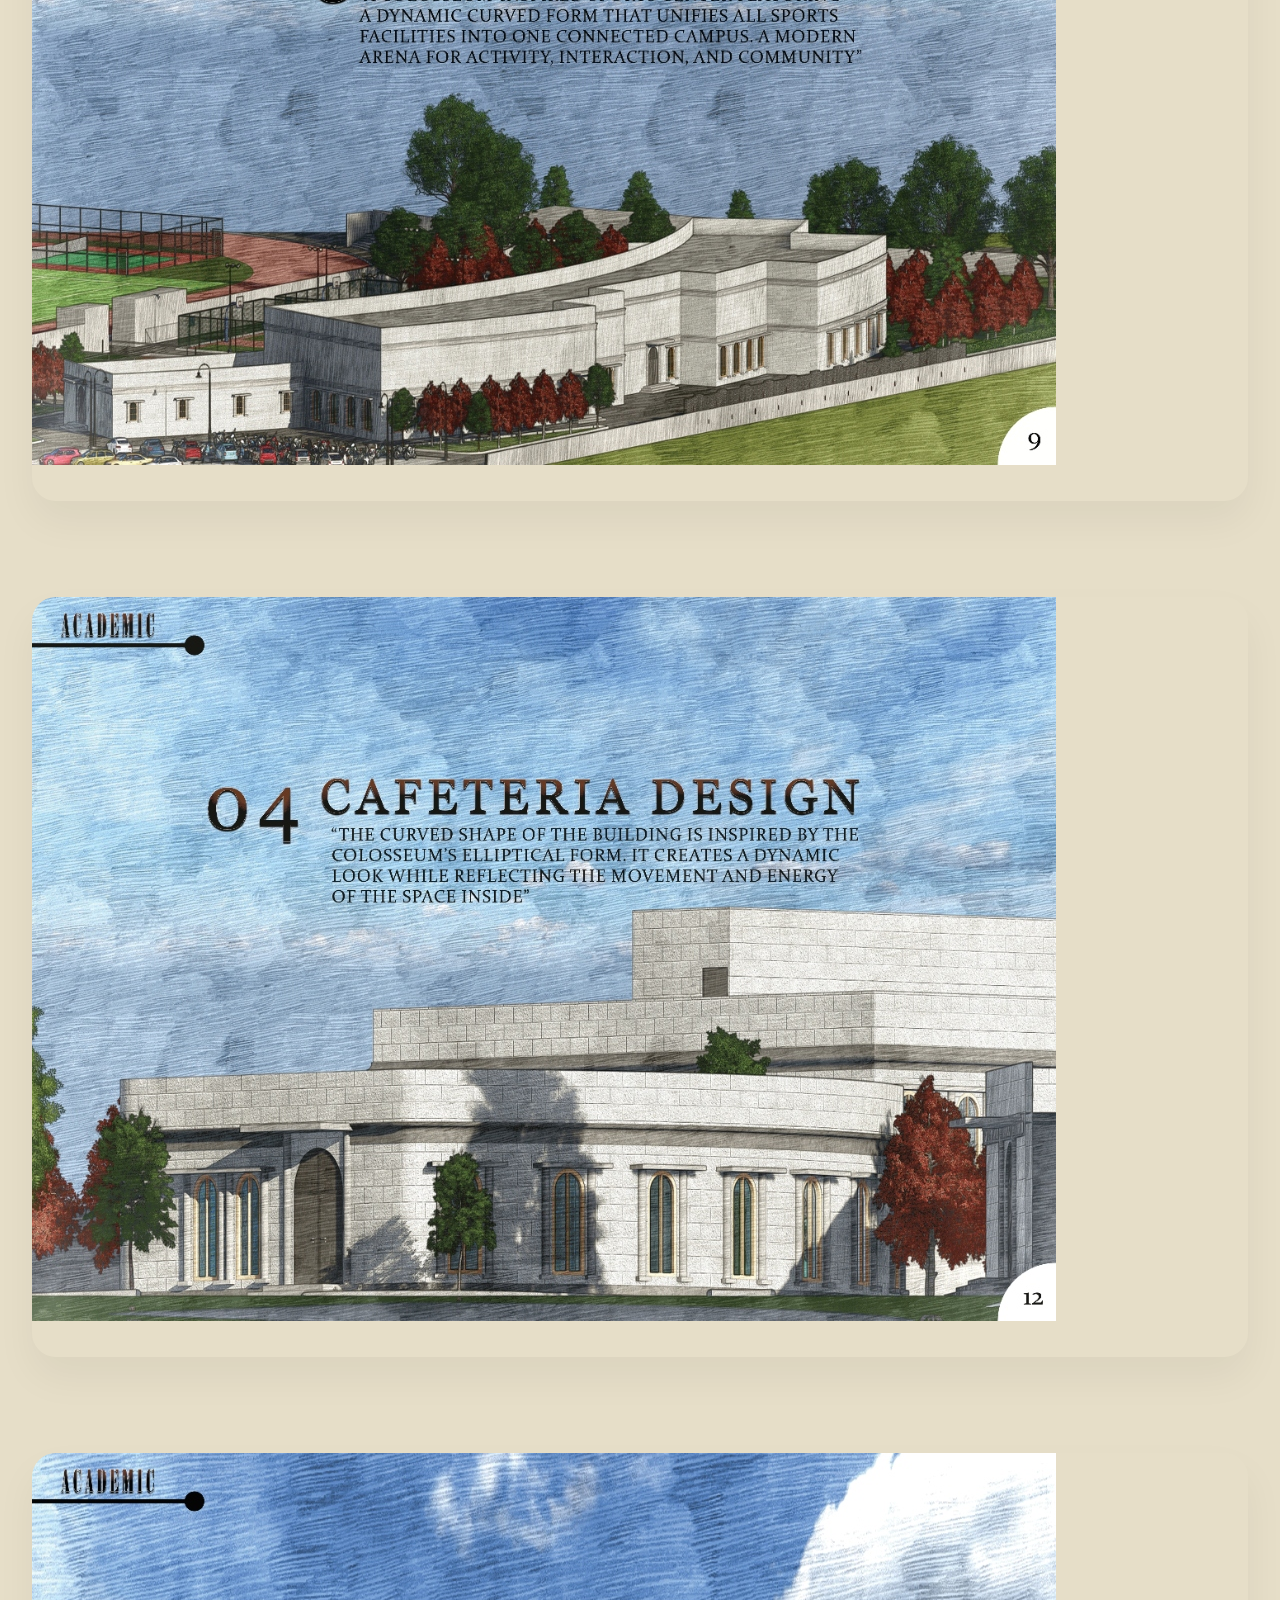
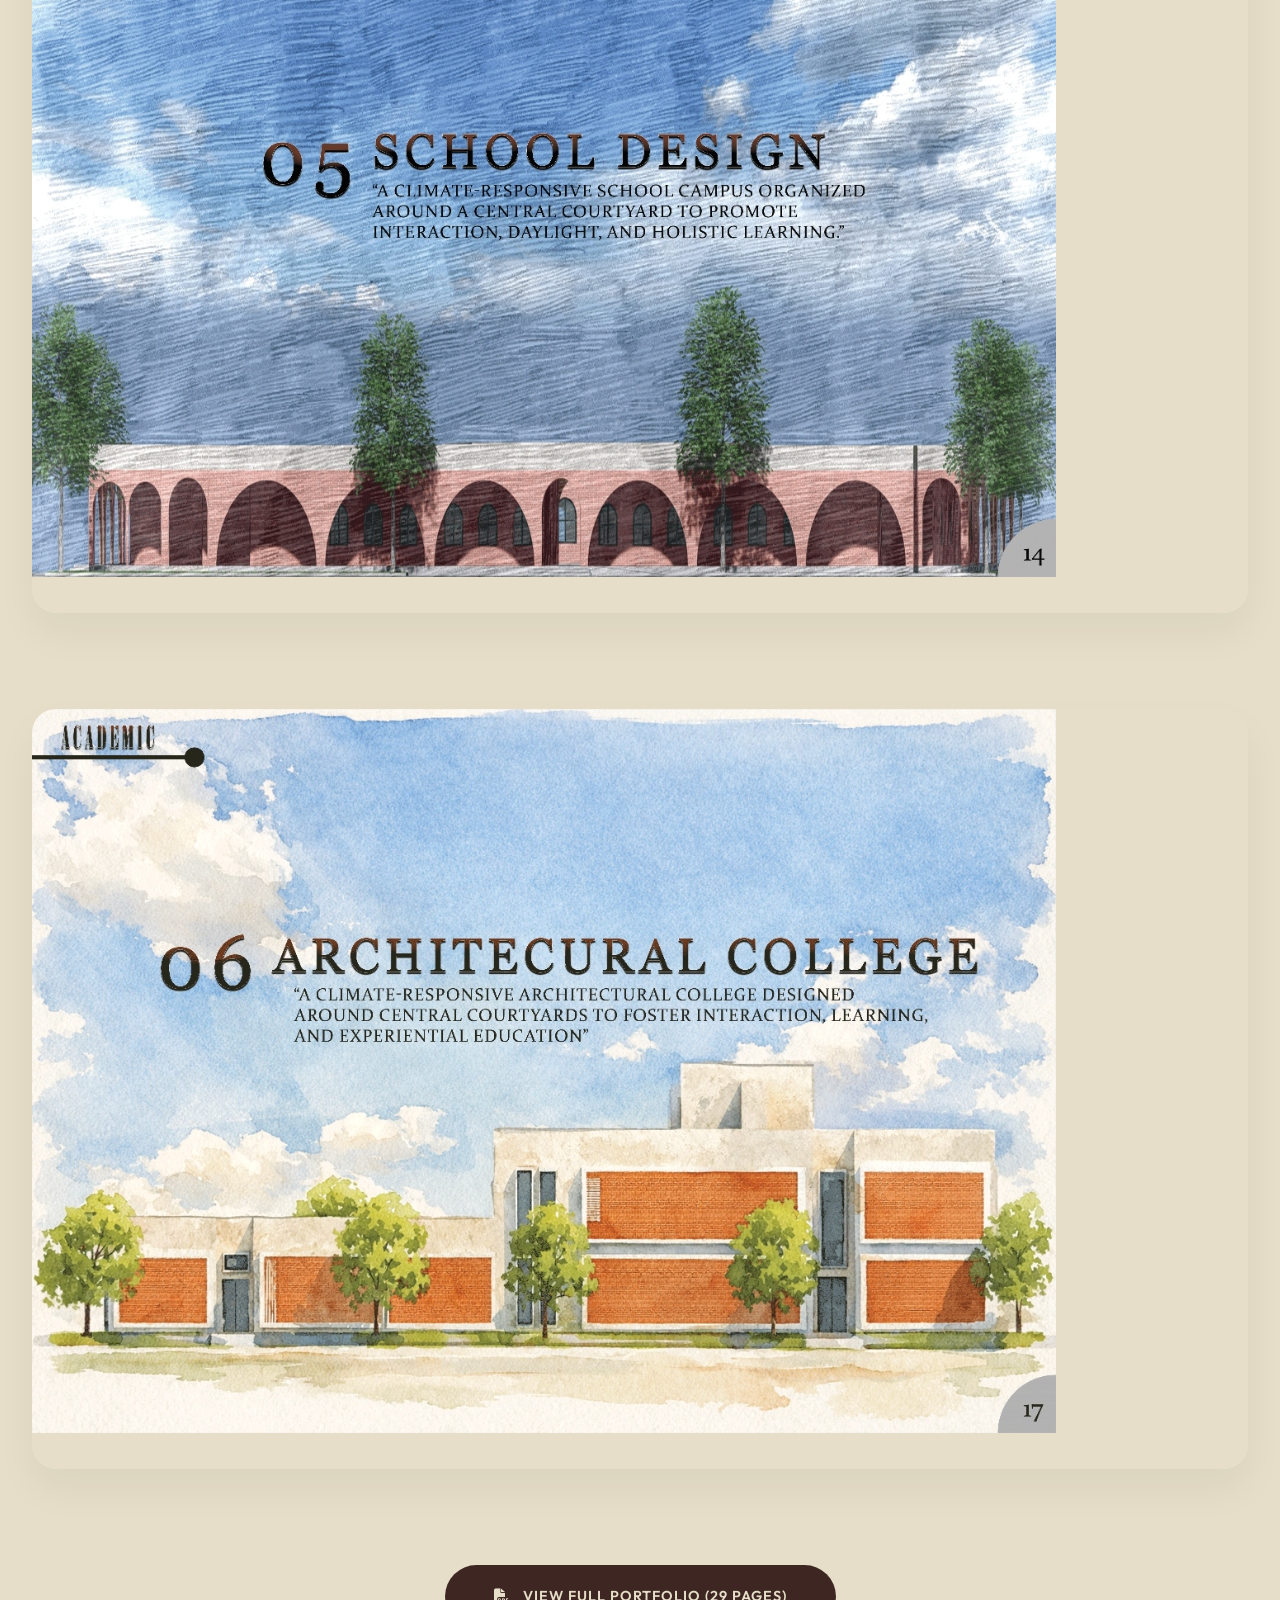
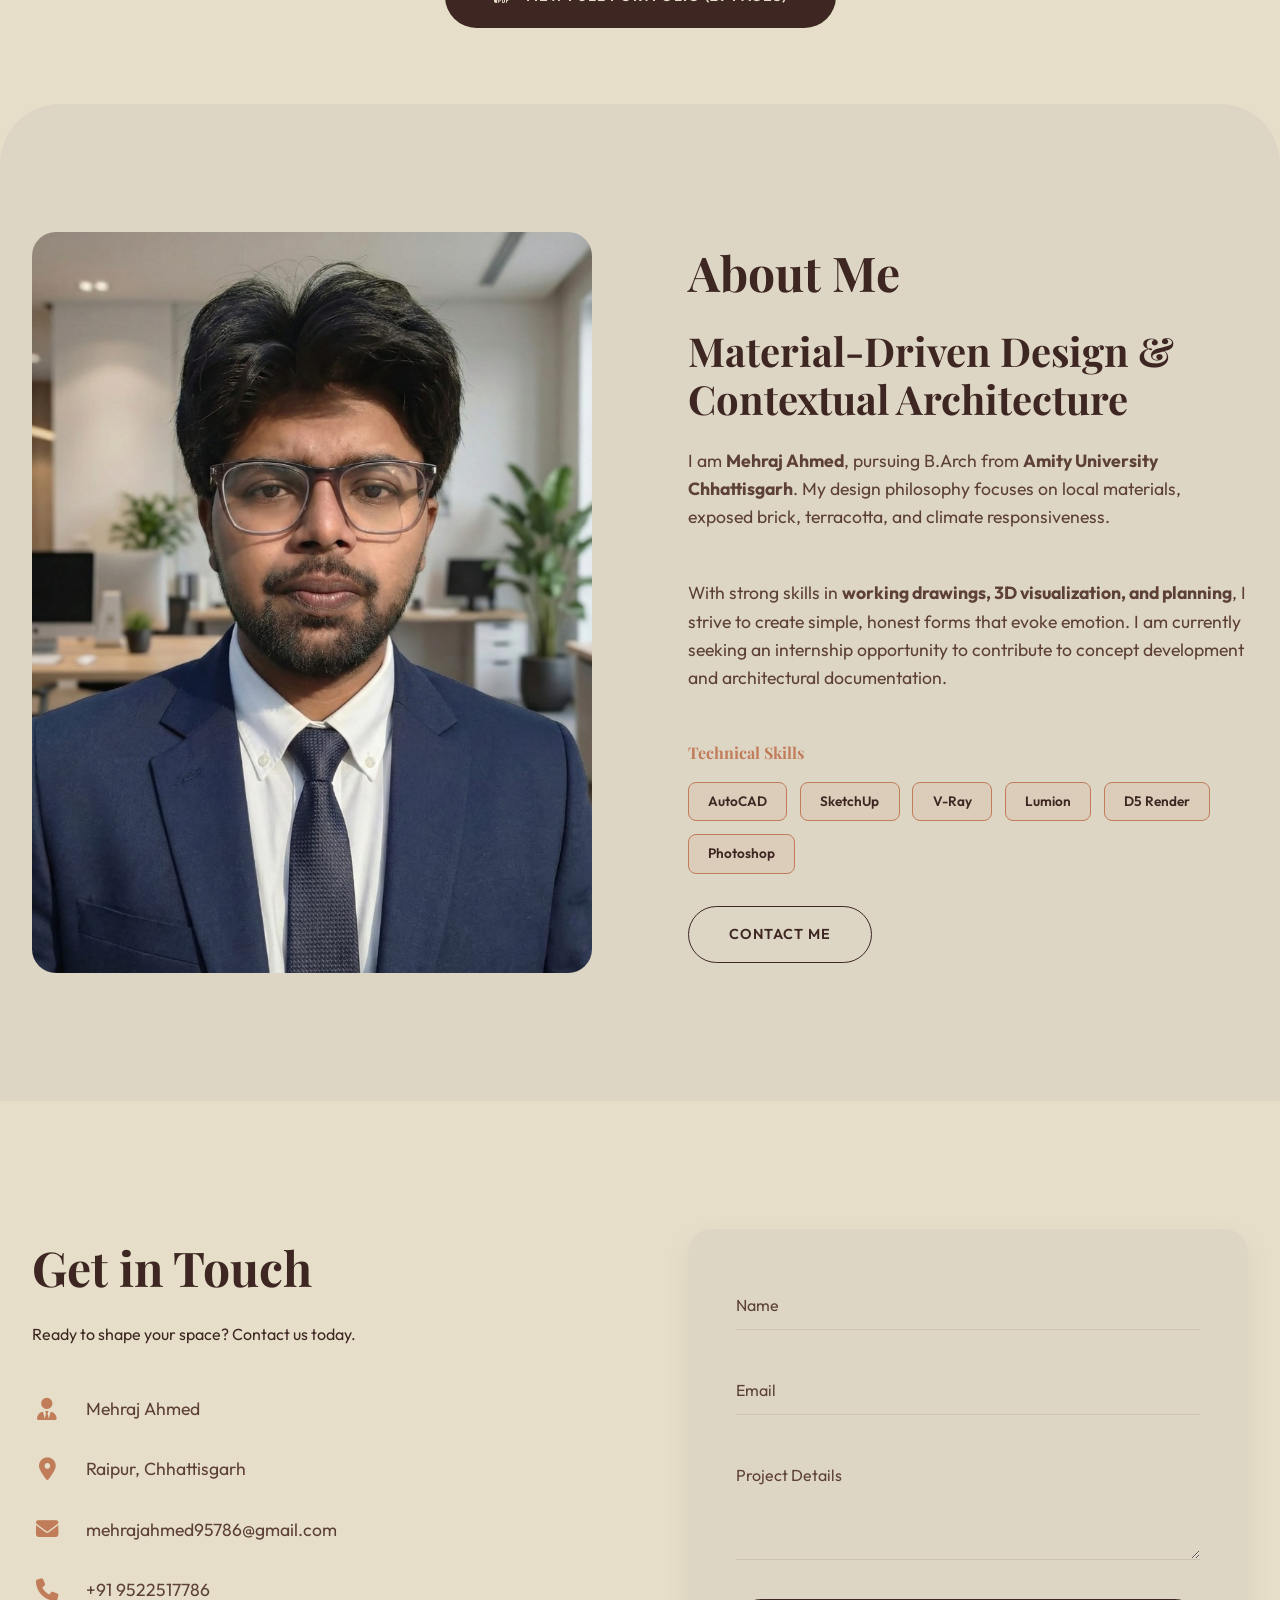
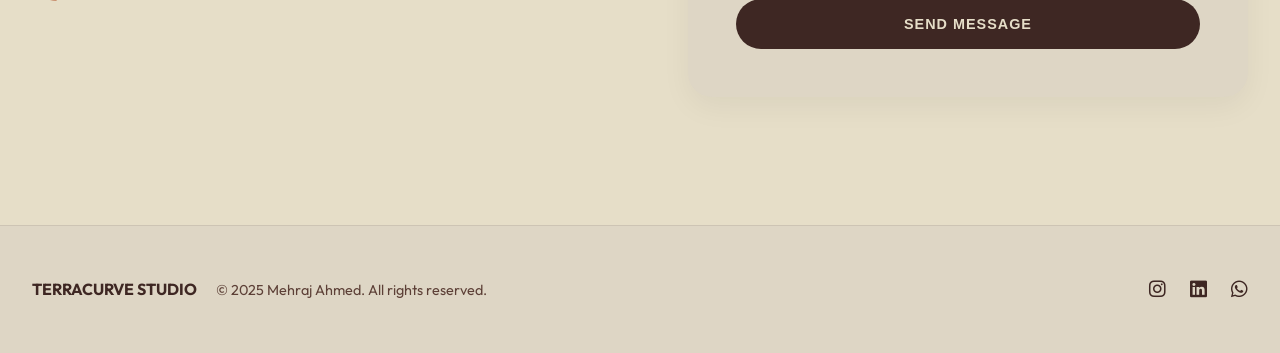
==== commit c70c0fa1: "Update site" ====
--- a/academic.html
+++ b/academic.html
@@ -155,8 +155,8 @@
                 </div>
 
                 <div style="text-align: center; margin-top: 4rem;">
-                    <a href="portfolio.pdf" download class="btn btn-primary" style="padding: 1.2rem 3rem;">
-                        <i class="fas fa-file-pdf" style="margin-right: 10px;"></i> Download Full Portfolio (29 Pages)
+                    <a href="./portfolio.pdf" target="_blank" class="btn btn-primary" style="padding: 1.2rem 3rem;">
+                        <i class="fas fa-file-pdf" style="margin-right: 10px;"></i> View Full Portfolio (29 Pages)
                     </a>
                 </div>
             </div>
@@ -259,6 +259,32 @@
         </div>
     </footer>
 
+    <!-- Project Modal -->
+    <div class="modal" id="projectModal">
+        <div class="modal-content">
+            <button class="modal-close" id="modalClose"><i class="fas fa-times"></i></button>
+            <div class="modal-image-container">
+                <img src="" alt="" class="modal-image" id="modalImage">
+            </div>
+            <div class="modal-info">
+                <span class="modal-category" id="modalCategory">Category</span>
+                <h3 class="modal-title" id="modalTitle">Project Title</h3>
+                <p class="modal-desc" id="modalDesc">Project description goes here.</p>
+
+                <div class="modal-meta">
+                    <div class="meta-item">
+                        <span class="meta-label">Year:</span>
+                        <span class="meta-value">2024</span>
+                    </div>
+                    <div class="meta-item">
+                        <span class="meta-label">Role:</span>
+                        <span class="meta-value">Lead Architect</span>
+                    </div>
+                </div>
+            </div>
+        </div>
+    </div>
+
     <script src="script.js"></script>
 </body>
 
--- a/style.css
+++ b/style.css
@@ -731,6 +731,211 @@
     .about {
         border-radius: 40px 40px 0 0;
     }
-}
-/* Skill Tags */
-.skill-tag { display: inline-block; padding: 0.5rem 1.2rem; background: rgba(193, 124, 89, 0.1); border: 1px solid var(--accent); border-radius: var(--border-radius-sm); font-size: 0.85rem; font-weight: 600; color: var(--text-primary); transition: all 0.3s ease; } .skill-tag:hover { background: var(--accent); color: #fff; transform: translateY(-2px); }
+}
+
+/* Skill Tags */
+.skill-tag {
+    display: inline-block;
+    padding: 0.5rem 1.2rem;
+    background: rgba(193, 124, 89, 0.1);
+    border: 1px solid var(--accent);
+    border-radius: var(--border-radius-sm);
+    font-size: 0.85rem;
+    font-weight: 600;
+    color: var(--text-primary);
+    transition: all 0.3s ease;
+}
+
+.skill-tag:hover {
+    background: var(--accent);
+    color: #fff;
+    transform: translateY(-2px);
+}
+
+/* =========================================
+   10. MODAL / LIGHTBOX
+   ========================================= */
+.modal {
+    position: fixed;
+    top: 0;
+    left: 0;
+    width: 100%;
+    height: 100%;
+    background: rgba(0, 0, 0, 0.9);
+    z-index: 10000;
+    display: none;
+    opacity: 0;
+    transition: opacity 0.3s ease;
+    align-items: center;
+    justify-content: center;
+    padding: 2rem;
+    backdrop-filter: blur(5px);
+}
+
+.modal.active {
+    display: flex;
+    opacity: 1;
+}
+
+.modal-content {
+    background: var(--bg-color);
+    max-width: 1000px;
+    width: 100%;
+    border-radius: var(--border-radius-lg);
+    overflow: hidden;
+    position: relative;
+    box-shadow: 0 50px 100px rgba(0, 0, 0, 0.3);
+    transform: translateY(50px);
+    transition: transform 0.4s cubic-bezier(0.165, 0.84, 0.44, 1);
+    display: grid;
+    grid-template-columns: 1.5fr 1fr;
+    max-height: 85vh;
+}
+
+.modal.active .modal-content {
+    transform: translateY(0);
+}
+
+.modal-image-container {
+    background: var(--bg-color);
+    display: flex;
+    flex-direction: row;
+    align-items: center;
+    height: 100%;
+    overflow-x: auto;
+    overflow-y: hidden;
+    scroll-behavior: smooth;
+    scroll-snap-type: x mandatory;
+    position: relative;
+    /* Hide scrollbar for cleaner look, but allow scrolling */
+    scrollbar-width: none;
+    /* Firefox */
+}
+
+.modal-image-container::-webkit-scrollbar {
+    display: none;
+    /* Chrome/Safari */
+}
+
+.modal-image {
+    flex: 0 0 100%;
+    width: 100%;
+    height: 100%;
+    object-fit: contain;
+    scroll-snap-align: center;
+    box-shadow: none;
+}
+
+.slider-nav {
+    position: absolute;
+    top: 50%;
+    transform: translateY(-50%);
+    background: rgba(255, 255, 255, 0.2);
+    border: none;
+    color: white;
+    width: 40px;
+    height: 40px;
+    border-radius: 50%;
+    cursor: pointer;
+    display: flex;
+    align-items: center;
+    justify-content: center;
+    z-index: 10;
+    backdrop-filter: blur(5px);
+    transition: background 0.3s;
+}
+
+.slider-nav:hover {
+    background: var(--accent);
+}
+
+.slider-prev {
+    left: 1rem;
+}
+
+.slider-next {
+    right: 1rem;
+}
+
+.modal-info {
+    padding: 3rem;
+    overflow-y: auto;
+    display: flex;
+    flex-direction: column;
+}
+
+.modal-category {
+    color: var(--accent);
+    text-transform: uppercase;
+    letter-spacing: 2px;
+    font-size: 0.8rem;
+    font-weight: 700;
+    margin-bottom: 0.5rem;
+}
+
+.modal-title {
+    font-family: var(--font-serif);
+    font-size: 2.5rem;
+    margin-bottom: 1.5rem;
+    line-height: 1.1;
+    color: var(--text-primary);
+}
+
+.modal-desc {
+    color: var(--text-secondary);
+    font-size: 1rem;
+    line-height: 1.8;
+    margin-bottom: 2rem;
+}
+
+.modal-meta {
+    margin-top: auto;
+    border-top: 1px solid var(--border-color);
+    padding-top: 2rem;
+}
+
+.meta-item {
+    margin-bottom: 0.5rem;
+    font-size: 0.9rem;
+    display: flex;
+}
+
+.meta-label {
+    font-weight: 700;
+    width: 100px;
+    color: var(--text-primary);
+}
+
+.meta-value {
+    color: var(--text-secondary);
+}
+
+.modal-close {
+    position: absolute;
+    top: 1.5rem;
+    right: 1.5rem;
+    background: rgba(255, 255, 255, 0.8);
+    border: none;
+    width: 40px;
+    height: 40px;
+    border-radius: 50%;
+    cursor: pointer;
+    z-index: 10;
+    display: flex;
+    align-items: center;
+    justify-content: center;
+    color: #000;
+    transition: all 0.2s;
+}
+
+.modal-close:hover {
+    background: #fff;
+    transform: rotate(90deg);
+}
+
+@media (max-width: 900px) {
+    .modal-content {
+        grid-template-columns: 1fr;
+        grid-template-rows: 250px 1fr;
+    }
+}
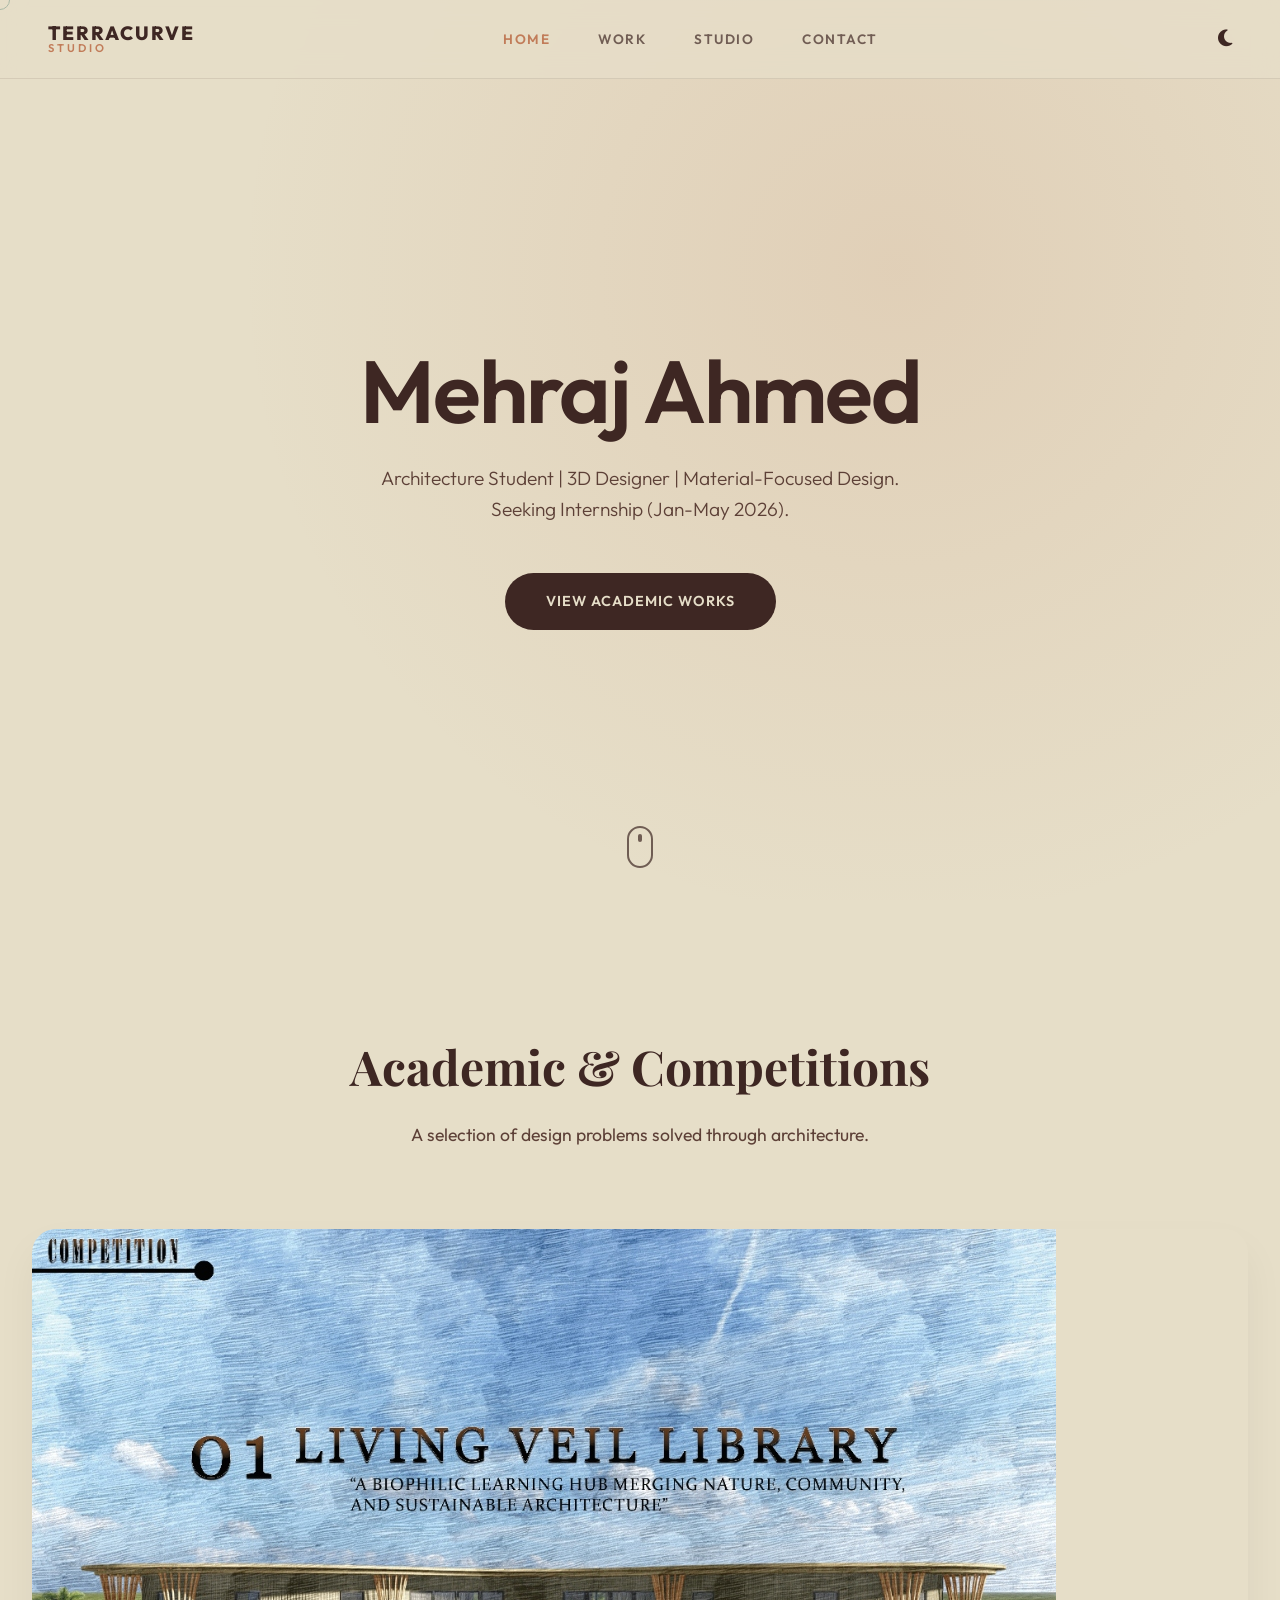
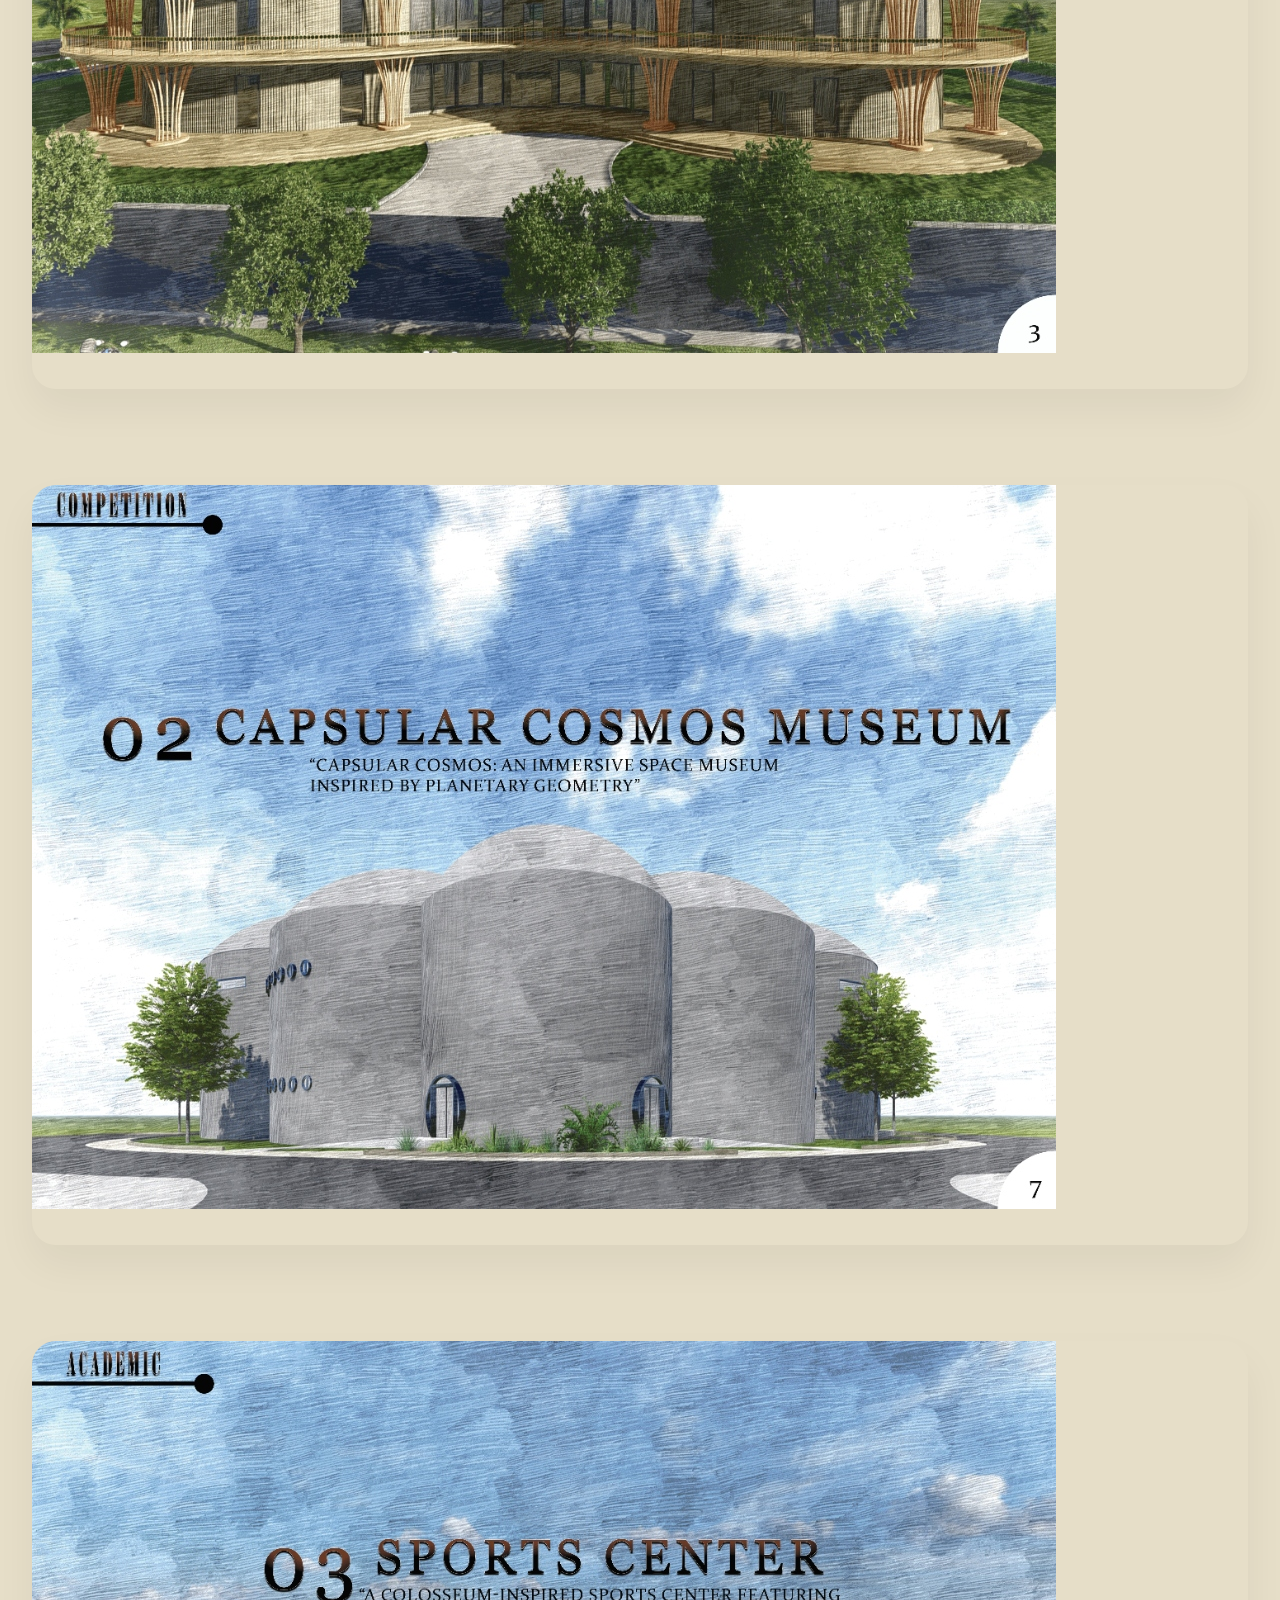
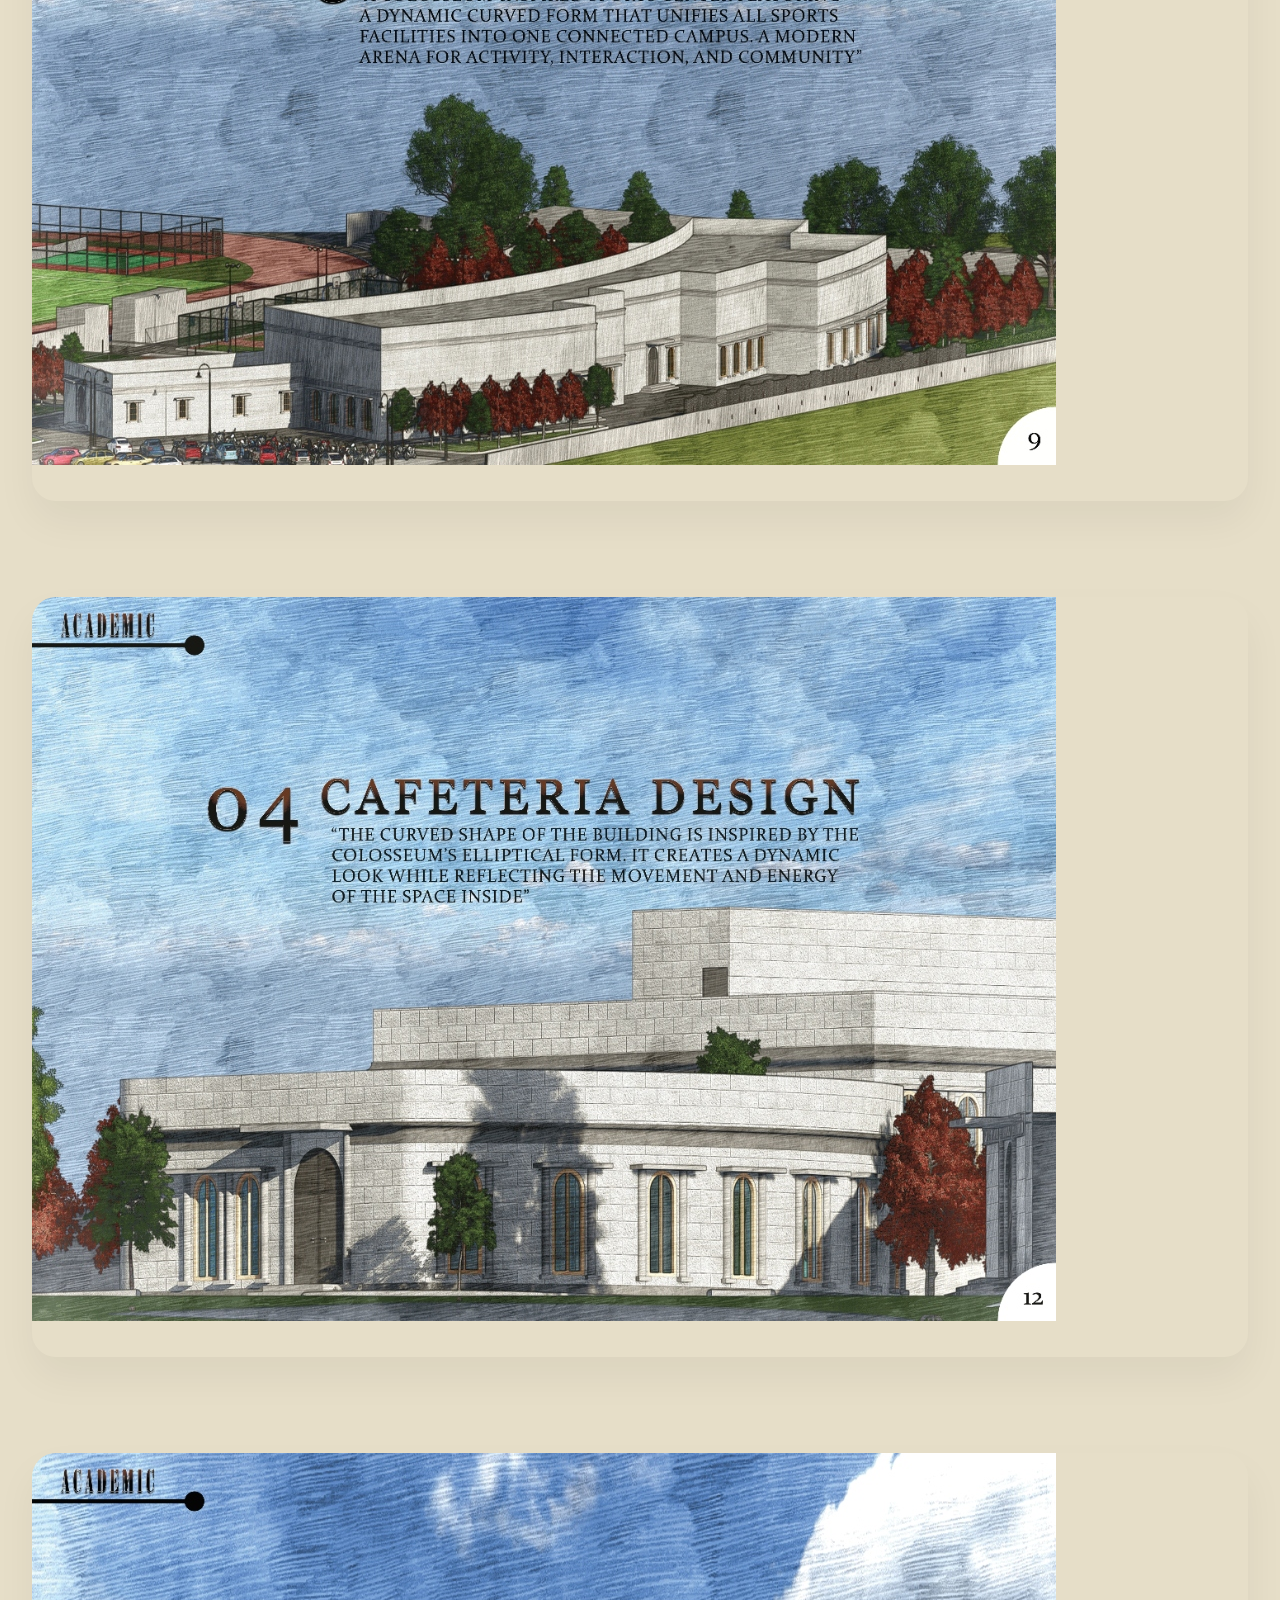
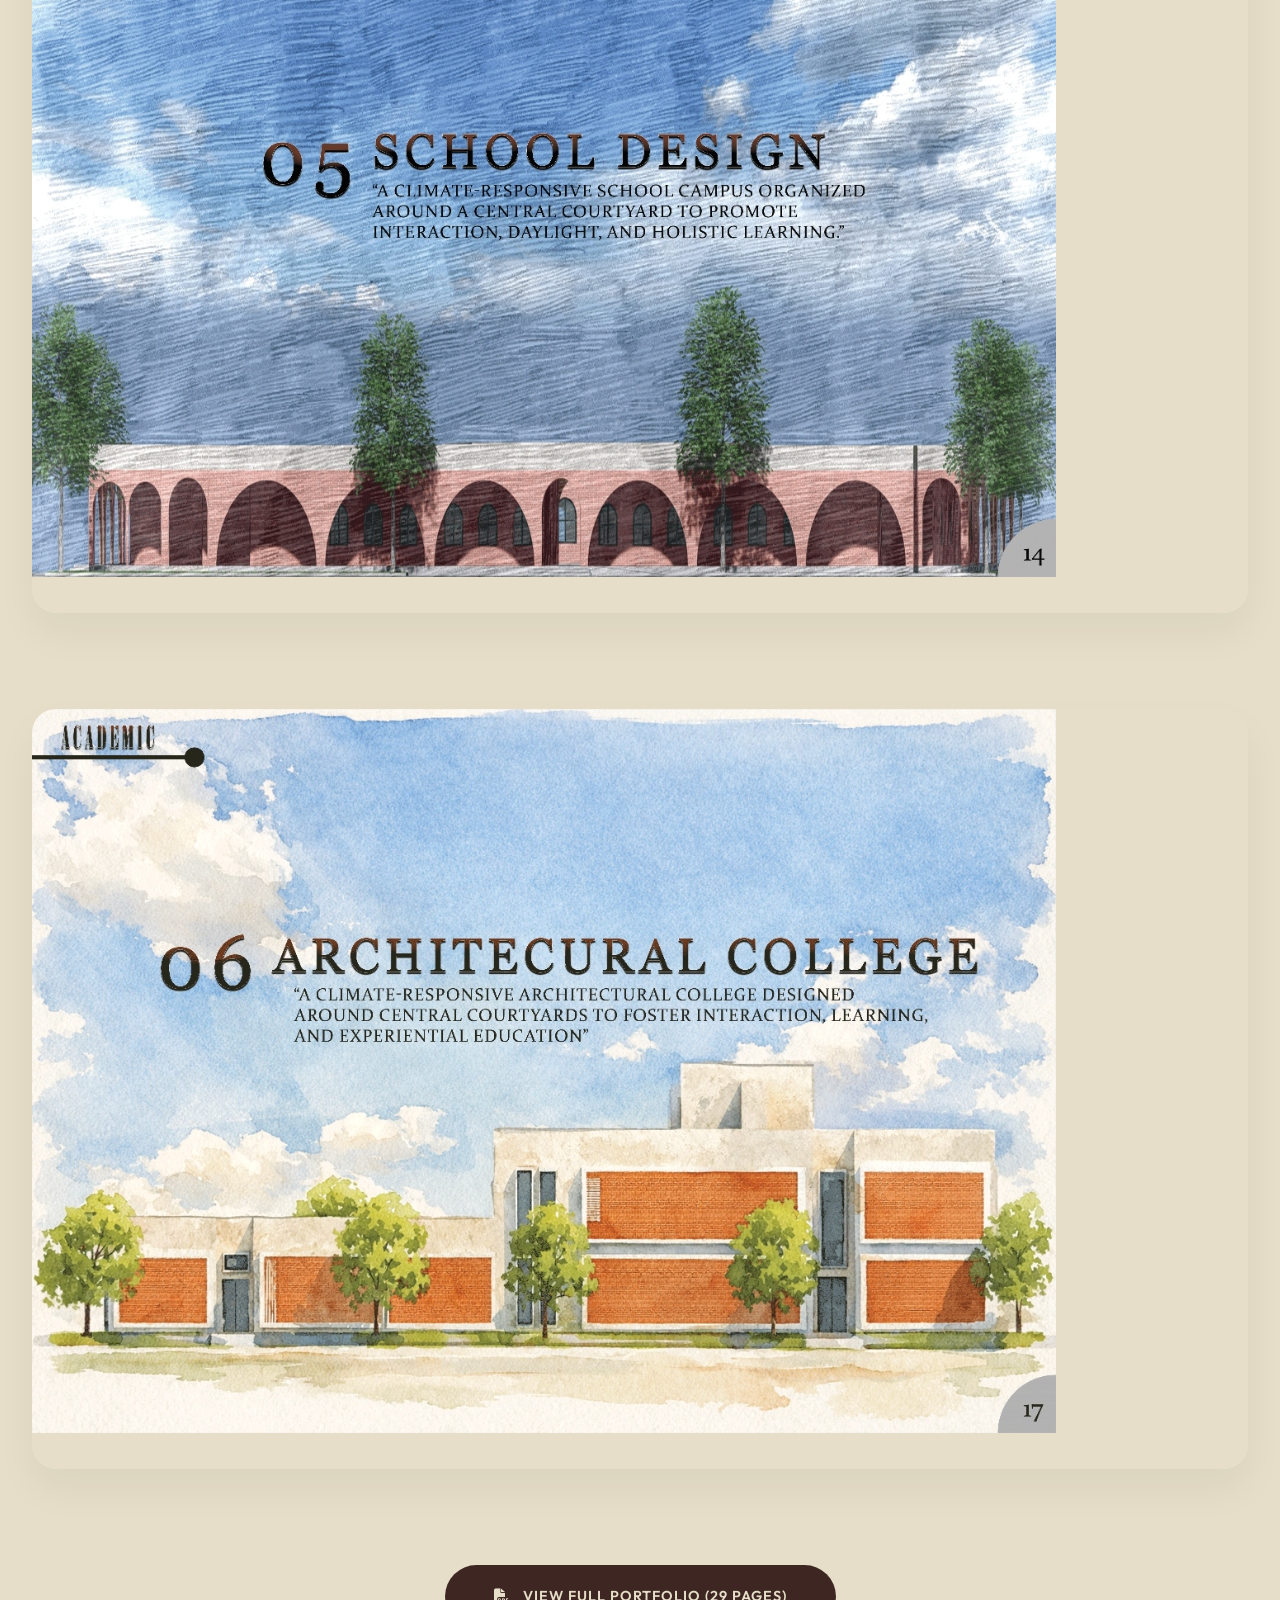
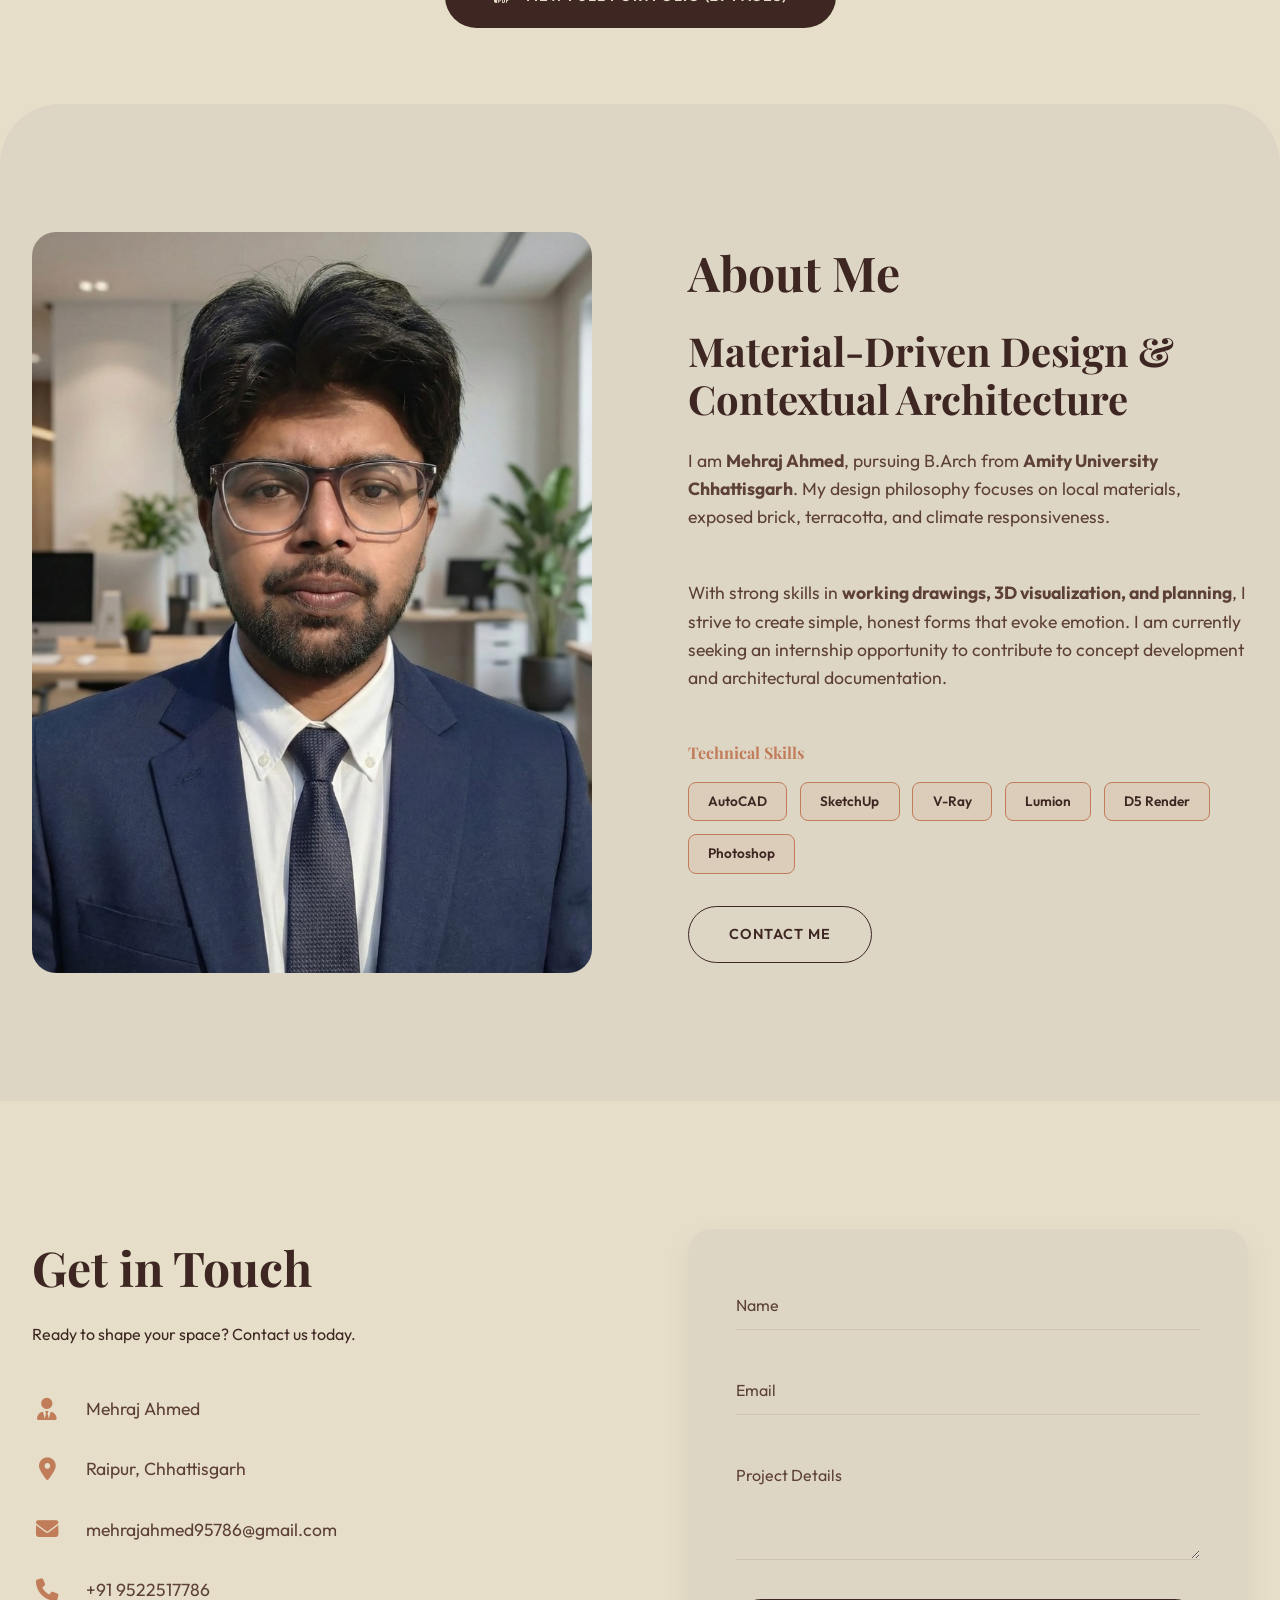
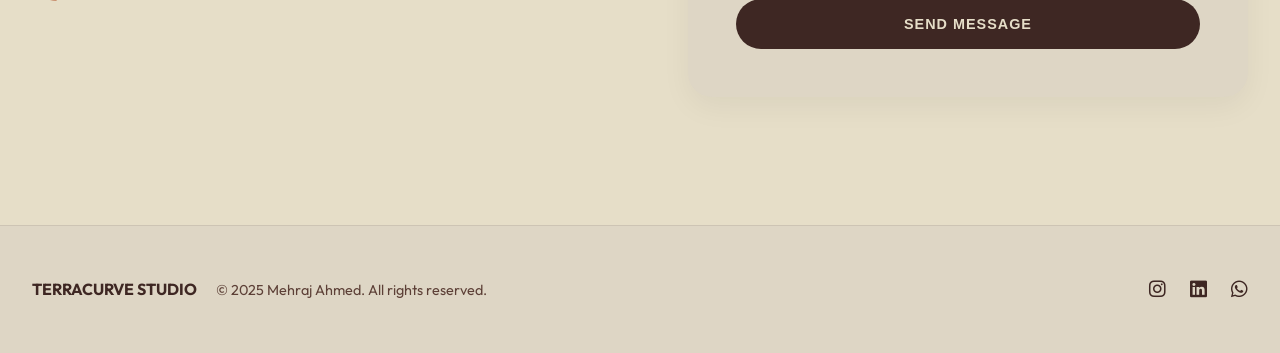
==== commit d723f8b5: "Update academic.html" ====
--- a/academic.html
+++ b/academic.html
@@ -51,7 +51,7 @@
             <div class="hero-content">
                 <h1 class="hero-title fade-in-up">Mehraj Ahmed</h1>
                 <p class="hero-subtitle fade-in-up delay-200">Architecture Student | 3D Designer | Material-Focused
-                    Design.<br>Seeking Internship (Jan-May 2025).</p>
+                    Design.<br>Seeking Internship (Jan-May 2026).</p>
                 <a href="#portfolio" class="btn btn-primary fade-in-up delay-400">View Academic Works</a>
             </div>
             <div class="scroll-indicator">
@@ -74,7 +74,7 @@
                         <div class="project-image-wrapper">
                             <img src="images/living-veil-library.jpg" alt="Living Veil Library" class="project-image">
                             <div class="project-overlay">
-                                <span class="project-category">Competition Project</span>
+                                <span class="project-category">Competition Project (2025)</span>
                                 <h3 class="project-title">Living Veil Library</h3>
                                 <p style="color: #ddd; font-size: 0.9rem; margin-top: 0.5rem;">Organic form with bamboo
                                     curved structural system.</p>
@@ -88,7 +88,7 @@
                         <div class="project-image-wrapper">
                             <img src="images/museum.jpg" alt="Experiential Museum" class="project-image">
                             <div class="project-overlay">
-                                <span class="project-category">Competition Project</span>
+                                <span class="project-category">Competition Project (2025)</span>
                                 <h3 class="project-title">Experiential Museum</h3>
                                 <p style="color: #ddd; font-size: 0.9rem; margin-top: 0.5rem;">Focus on circulation,
                                     natural light, and passive cooling courtyards.</p>
@@ -102,7 +102,7 @@
                         <div class="project-image-wrapper">
                             <img src="images/sports-center.jpg" alt="Sports Center" class="project-image">
                             <div class="project-overlay">
-                                <span class="project-category">Academic - Semester 5</span>
+                                <span class="project-category">Academic - Semester 5 (2024)</span>
                                 <h3 class="project-title">Sports Center</h3>
                                 <p style="color: #ddd; font-size: 0.9rem; margin-top: 0.5rem;">Multi-function public
                                     zone, structural grid coordination.</p>
@@ -116,7 +116,7 @@
                         <div class="project-image-wrapper">
                             <img src="images/cafeteria.jpg" alt="Public Cafeteria" class="project-image">
                             <div class="project-overlay">
-                                <span class="project-category">Academic - Semester 5</span>
+                                <span class="project-category">Academic - Semester 5 (2024)</span>
                                 <h3 class="project-title">Public Cafeteria</h3>
                                 <p style="color: #ddd; font-size: 0.9rem; margin-top: 0.5rem;">Community dining space
                                     focusing on social interaction and ergonomics.</p>
@@ -130,7 +130,7 @@
                         <div class="project-image-wrapper">
                             <img src="images/school-design.jpg" alt="School Design" class="project-image">
                             <div class="project-overlay">
-                                <span class="project-category">Academic - Semester 4</span>
+                                <span class="project-category">Academic - Semester 4 (2024)</span>
                                 <h3 class="project-title">School Design</h3>
                                 <p style="color: #ddd; font-size: 0.9rem; margin-top: 0.5rem;">Child-centric open
                                     learning environment with exposed brick facade.</p>
@@ -144,7 +144,7 @@
                         <div class="project-image-wrapper">
                             <img src="images/architecture-college.jpg" alt="Architecture College" class="project-image">
                             <div class="project-overlay">
-                                <span class="project-category">Academic - Semester 6</span>
+                                <span class="project-category">Academic - Semester 6 (2025)</span>
                                 <h3 class="project-title">Architecture College Campus</h3>
                                 <p style="color: #ddd; font-size: 0.9rem; margin-top: 0.5rem;">Full campus planning,
                                     hierarchy of open spaces, and climate response.</p>
@@ -274,7 +274,7 @@
                 <div class="modal-meta">
                     <div class="meta-item">
                         <span class="meta-label">Year:</span>
-                        <span class="meta-value">2024</span>
+                        <span class="meta-value" id="modalYear">2024</span>
                     </div>
                     <div class="meta-item">
                         <span class="meta-label">Role:</span>
@@ -288,4 +288,4 @@
     <script src="script.js"></script>
 </body>
 
-</html>+</html>
